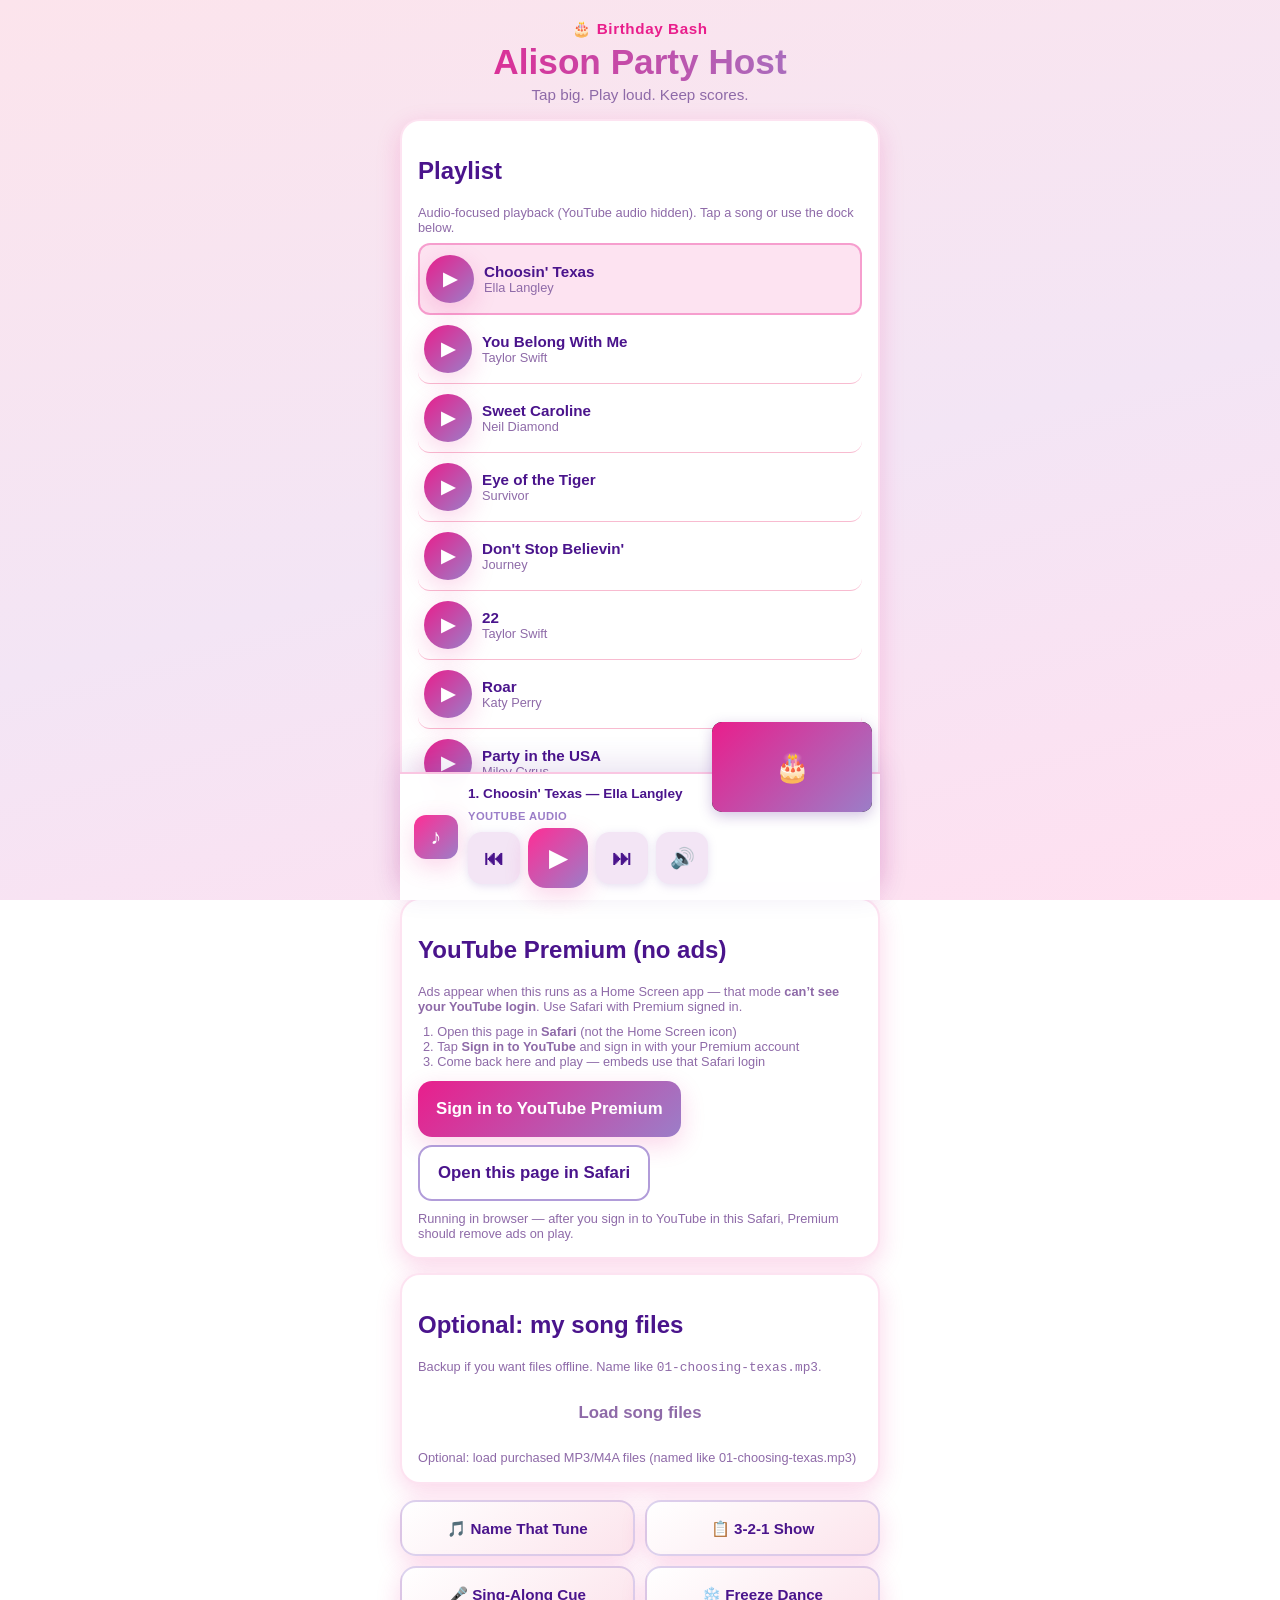
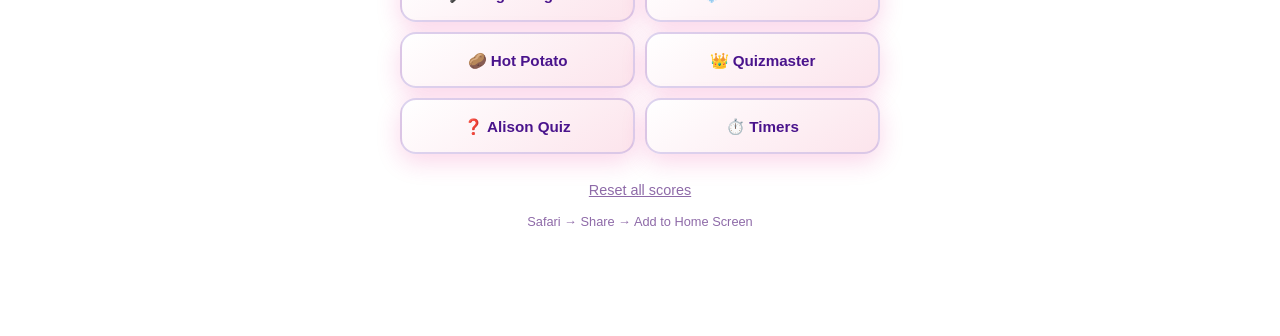
==== Alison-Party-Host.html @ 5fff385f "Use Safari YouTube login for Premium ads-off; leave standalone PWA." ====
<!DOCTYPE html>
<html lang="en">
<head>
  <meta charset="UTF-8" />
  <meta name="viewport" content="width=device-width, initial-scale=1, viewport-fit=cover, maximum-scale=1, user-scalable=no" />
  <meta name="apple-mobile-web-app-capable" content="no" />
  <meta name="apple-mobile-web-app-status-bar-style" content="black-translucent" />
  <meta name="apple-mobile-web-app-title" content="Alison Party" />
  <meta name="theme-color" content="#e91e8c" />
  <meta name="description" content="Birthday party game host for Alison" />
  <link rel="manifest" href="manifest.json" />
  <link rel="apple-touch-icon" href="icons/icon-192.png" />
  <link rel="icon" type="image/png" sizes="192x192" href="icons/icon-192.png" />
  <link rel="icon" type="image/svg+xml" href="icons/icon.svg" />
  <title>Alison Party Host 🎂</title>
  <style>
/* Alison Party Host — pink/lilac mobile-first PWA */
:root {
  --pink: #e91e8c;
  --pink-hot: #ff2d95;
  --lilac: #b19cd9;
  --lilac-deep: #9b7ec8;
  --bg: #fce4ec;
  --bg2: #f3e5f5;
  --card: #ffffff;
  --ink: #4a148c;
  --ink-soft: #6a1b9a;
  --muted: #8e6aa8;
  --success: #2e7d32;
  --danger: #c62828;
  --gold: #ffd54f;
  --shadow: 0 8px 24px rgba(233, 30, 140, 0.18);
  --radius: 20px;
  --tap: 56px;
  --safe-top: env(safe-area-inset-top, 0px);
  --safe-bot: env(safe-area-inset-bottom, 0px);
  --font: -apple-system, BlinkMacSystemFont, "Segoe UI", Roboto, "Helvetica Neue", sans-serif;
}

*, *::before, *::after { box-sizing: border-box; }

html, body {
  margin: 0;
  padding: 0;
  min-height: 100%;
  font-family: var(--font);
  background: linear-gradient(165deg, var(--bg) 0%, var(--bg2) 55%, #ffe0f0 100%);
  background-attachment: fixed;
  color: var(--ink);
  -webkit-tap-highlight-color: transparent;
  -webkit-text-size-adjust: 100%;
  touch-action: manipulation;
  user-select: none;
}

body {
  padding: calc(12px + var(--safe-top)) 14px calc(100px + var(--safe-bot));
}

#app {
  max-width: 480px;
  margin: 0 auto;
}

.view { display: none; animation: fadeIn 0.25s ease; }
.view.active { display: block; }

@keyframes fadeIn {
  from { opacity: 0; transform: translateY(6px); }
  to { opacity: 1; transform: none; }
}

/* Hero */
.hero {
  text-align: center;
  padding: 8px 4px 16px;
}
.eyebrow {
  margin: 0;
  font-size: 0.95rem;
  font-weight: 700;
  letter-spacing: 0.04em;
  color: var(--pink);
}
.hero h1 {
  margin: 4px 0;
  font-size: clamp(1.7rem, 7vw, 2.2rem);
  line-height: 1.15;
  background: linear-gradient(90deg, var(--pink), var(--lilac-deep));
  -webkit-background-clip: text;
  background-clip: text;
  color: transparent;
}
.sub {
  margin: 0;
  color: var(--muted);
  font-size: 0.95rem;
}

/* Cards */
.card {
  background: var(--card);
  border-radius: var(--radius);
  padding: 16px;
  box-shadow: var(--shadow);
  margin-bottom: 14px;
  border: 2px solid rgba(233, 30, 140, 0.12);
}
.card.tip { font-size: 0.95rem; color: var(--ink-soft); line-height: 1.4; }
.label {
  margin: 0 0 4px;
  font-size: 0.75rem;
  text-transform: uppercase;
  letter-spacing: 0.08em;
  color: var(--muted);
  font-weight: 700;
}
.song-title {
  margin: 0 0 10px;
  font-size: 1.35rem;
  font-weight: 800;
  line-height: 1.25;
}

/* Playlist */
.playlist {
  margin: 0;
  padding: 0;
  list-style: none;
}
.playlist li {
  display: flex;
  align-items: center;
  gap: 10px;
  padding: 10px 6px;
  border-bottom: 1px solid #f8bbd0;
  font-weight: 600;
  font-size: 0.95rem;
  border-radius: 12px;
  cursor: pointer;
}
.playlist li:last-child { border-bottom: none; }
.playlist li.playing {
  background: rgba(233, 30, 140, 0.12);
  border: 2px solid rgba(233, 30, 140, 0.35);
}
.playlist-play {
  flex-shrink: 0;
  width: 48px;
  height: 48px;
  border: none;
  border-radius: 50%;
  background: linear-gradient(135deg, var(--pink), var(--lilac-deep));
  color: #fff;
  font-size: 1.1rem;
  font-weight: 800;
  cursor: pointer;
  box-shadow: var(--shadow);
}
.playlist-text { flex: 1; min-width: 0; }
.playlist-title { display: block; font-weight: 700; }
.playlist .artist {
  display: block;
  font-weight: 500;
  font-size: 0.8rem;
  color: var(--muted);
}

/* Game grid */
.game-grid {
  display: grid;
  grid-template-columns: 1fr 1fr;
  gap: 10px;
  margin: 16px 0;
}
.game-btn {
  min-height: var(--tap);
  padding: 14px 10px;
  border: none;
  border-radius: 16px;
  background: linear-gradient(145deg, #fff 0%, #fce4ec 100%);
  color: var(--ink);
  font-size: 0.95rem;
  font-weight: 800;
  box-shadow: var(--shadow);
  border: 2px solid rgba(177, 156, 217, 0.45);
  cursor: pointer;
  line-height: 1.25;
  transition: transform 0.12s ease, box-shadow 0.12s;
}
.game-btn:active {
  transform: scale(0.96);
  box-shadow: 0 2px 8px rgba(233, 30, 140, 0.2);
}

/* View bar */
.view-bar {
  display: flex;
  align-items: center;
  gap: 10px;
  margin-bottom: 14px;
}
.view-bar h1 {
  margin: 0;
  font-size: 1.35rem;
  flex: 1;
}
.back {
  width: 48px;
  height: 48px;
  border-radius: 14px;
  border: none;
  background: #fff;
  color: var(--pink);
  font-size: 1.4rem;
  font-weight: 700;
  box-shadow: var(--shadow);
  cursor: pointer;
  flex-shrink: 0;
}

.coach {
  margin: 0 0 14px;
  color: var(--ink-soft);
  font-size: 0.95rem;
  line-height: 1.4;
}

/* Buttons */
.btn {
  min-height: var(--tap);
  padding: 12px 18px;
  border-radius: 14px;
  border: none;
  font-size: 1.05rem;
  font-weight: 800;
  cursor: pointer;
  font-family: inherit;
}
.btn.primary {
  background: linear-gradient(135deg, var(--pink), var(--lilac-deep));
  color: #fff;
  box-shadow: var(--shadow);
}
.btn.secondary {
  background: #fff;
  color: var(--ink);
  border: 2px solid var(--lilac);
}
.btn.ghost {
  background: transparent;
  color: var(--muted);
  width: 100%;
  margin-top: 8px;
}
.btn.danger {
  background: var(--danger);
  color: #fff;
  width: 100%;
  margin-top: 10px;
}
.btn.circle {
  width: 56px;
  height: 56px;
  border-radius: 50%;
  background: var(--lilac);
  color: #fff;
  font-size: 1.6rem;
  padding: 0;
  display: grid;
  place-items: center;
}
.btn.timer-preset {
  background: #fff;
  border: 2px solid var(--pink);
  color: var(--pink);
  flex: 1;
  min-width: 0;
  font-size: 0.95rem;
}
.btn.timer-preset.active {
  background: var(--pink);
  color: #fff;
}

.mega {
  display: block;
  width: 100%;
  min-height: 72px;
  margin: 10px 0;
  border: none;
  border-radius: 18px;
  font-size: 1.35rem;
  font-weight: 900;
  letter-spacing: 0.02em;
  cursor: pointer;
  font-family: inherit;
  box-shadow: var(--shadow);
  color: #fff;
  background: linear-gradient(135deg, var(--pink-hot), var(--lilac-deep));
}
.mega:active { transform: scale(0.97); }
.mega.buzz { background: linear-gradient(135deg, #ff6f00, #e91e8c); font-size: 1.6rem; min-height: 88px; }
.mega.play { background: linear-gradient(135deg, #43a047, #66bb6a); }
.mega.freeze { background: linear-gradient(135deg, #1565c0, #7e57c2); }

.row-btns {
  display: flex;
  gap: 10px;
  margin: 12px 0;
}
.row-btns .btn, .row-btns .mega { flex: 1; }
.row-btns.stack { flex-direction: column; }

/* Countdown / status displays */
.countdown-display {
  background: #fff;
  border-radius: 24px;
  min-height: 140px;
  display: grid;
  place-items: center;
  text-align: center;
  font-size: clamp(2.4rem, 12vw, 3.5rem);
  font-weight: 900;
  color: var(--pink);
  box-shadow: var(--shadow);
  margin-bottom: 14px;
  border: 3px solid rgba(233, 30, 140, 0.25);
  padding: 20px;
  line-height: 1.1;
  word-break: break-word;
}
.countdown-display.dance { color: #2e7d32; }
.countdown-display.dance.frozen { color: #1565c0; background: #e3f2fd; }
.countdown-display.potato { color: #ef6c00; }
.countdown-display.potato.stopped { color: var(--danger); background: #ffebee; }
.countdown-display.qm { font-size: clamp(1.8rem, 8vw, 2.6rem); color: var(--lilac-deep); }
.countdown-display.timer { font-variant-numeric: tabular-nums; font-size: clamp(3rem, 16vw, 4.5rem); }
.countdown-display.pulse { animation: pulse 0.5s ease; }
@keyframes pulse {
  0%, 100% { transform: scale(1); }
  50% { transform: scale(1.04); }
}

/* Teams */
.team-scores {
  display: flex;
  flex-direction: column;
  gap: 10px;
  margin: 12px 0;
}
.team-row {
  display: grid;
  grid-template-columns: 1fr auto auto auto;
  gap: 8px;
  align-items: center;
  background: #fff;
  padding: 12px;
  border-radius: 16px;
  box-shadow: var(--shadow);
  border: 2px solid transparent;
}
.team-row.winner {
  border-color: var(--gold);
  background: #fffde7;
}
.team-name {
  font-weight: 900;
  font-size: 1.2rem;
}
.team-score {
  font-size: 1.6rem;
  font-weight: 900;
  min-width: 2.2ch;
  text-align: center;
  color: var(--pink);
  font-variant-numeric: tabular-nums;
}
.team-row .btn.circle {
  width: 48px;
  height: 48px;
  font-size: 1.4rem;
}

.buzz-result {
  text-align: center;
  font-size: 1.4rem;
  font-weight: 900;
  color: var(--pink);
  padding: 12px;
  background: #fff;
  border-radius: 14px;
  margin: 8px 0;
  box-shadow: var(--shadow);
}
.buzz-result.hidden, .hidden { display: none !important; }

/* Song pick chips (freeze etc.) */
.music-links {
  display: flex;
  flex-wrap: wrap;
  gap: 8px;
}
.music-link {
  display: inline-flex;
  align-items: center;
  gap: 4px;
  padding: 10px 14px;
  min-height: 44px;
  border-radius: 999px;
  background: #f3e5f5;
  color: var(--ink);
  text-decoration: none;
  font-size: 0.85rem;
  font-weight: 700;
  border: 1px solid var(--lilac);
  cursor: pointer;
  font-family: inherit;
}
.music-link:active { transform: scale(0.97); }

.playlist-mini {
  margin-top: 12px;
  justify-content: center;
}

.yt-note {
  background: #fff3e0;
  border: 2px solid #ffb74d;
  color: #e65100;
  border-radius: 14px;
  padding: 12px 14px;
  font-weight: 700;
  font-size: 0.9rem;
  line-height: 1.35;
  margin: 0 0 12px;
}
.yt-note.hidden { display: none !important; }

/* Persistent mini player */
.mini-player {
  position: fixed;
  left: 0;
  right: 0;
  bottom: 0;
  z-index: 90;
  display: flex;
  align-items: center;
  gap: 10px;
  max-width: 480px;
  margin: 0 auto;
  padding: 12px 14px calc(12px + var(--safe-bot));
  background: rgba(255, 255, 255, 0.96);
  backdrop-filter: blur(12px);
  -webkit-backdrop-filter: blur(12px);
  border-top: 2px solid rgba(233, 30, 140, 0.25);
  box-shadow: 0 -8px 28px rgba(74, 20, 140, 0.12);
}
.mini-player::before {
  content: "♪";
  flex-shrink: 0;
  width: 44px;
  height: 44px;
  border-radius: 12px;
  display: grid;
  place-items: center;
  font-size: 1.35rem;
  font-weight: 900;
  color: #fff;
  background: linear-gradient(135deg, var(--pink-hot), var(--lilac-deep));
  box-shadow: var(--shadow);
}
.yt-shell {
  /* In-viewport so iOS won't kill audio; cover hides ad video */
  position: fixed;
  right: 8px;
  bottom: calc(88px + env(safe-area-inset-bottom, 0px));
  width: 160px;
  height: 90px;
  z-index: 85;
  pointer-events: none;
  border-radius: 10px;
  overflow: hidden;
  box-shadow: 0 4px 14px rgba(74, 20, 140, 0.25);
}
.yt-frame {
  position: absolute;
  inset: 0;
  width: 160px;
  height: 90px;
  opacity: 1;
  border: 0;
  background: #000;
}
.yt-frame iframe {
  width: 160px !important;
  height: 90px !important;
  border: 0;
  pointer-events: none;
}
.yt-cover {
  position: absolute;
  inset: 0;
  display: grid;
  place-items: center;
  font-size: 1.75rem;
  background: linear-gradient(135deg, #e91e8c, #9b7ec8);
  color: #fff;
  z-index: 2;
}
.mini-main {
  flex: 1;
  min-width: 0;
  display: flex;
  flex-direction: column;
  gap: 6px;
}
.mini-song-title {
  margin: 0;
  font-size: 0.85rem;
  font-weight: 800;
  color: var(--ink);
  white-space: nowrap;
  overflow: hidden;
  text-overflow: ellipsis;
  line-height: 1.2;
}
.mini-controls {
  display: flex;
  gap: 8px;
  align-items: center;
}
.mini-btn {
  width: 52px;
  height: 52px;
  border: none;
  border-radius: 14px;
  background: #f3e5f5;
  color: var(--ink);
  font-size: 1.25rem;
  font-weight: 800;
  cursor: pointer;
  font-family: inherit;
  box-shadow: 0 2px 8px rgba(155, 126, 200, 0.25);
  touch-action: manipulation;
  user-select: none;
  -webkit-user-select: none;
  -webkit-tap-highlight-color: transparent;
}
.mini-btn.play {
  width: 60px;
  height: 60px;
  border-radius: 18px;
  background: linear-gradient(135deg, var(--pink-hot), var(--lilac-deep));
  color: #fff;
  font-size: 1.45rem;
  box-shadow: var(--shadow);
}
.mini-btn:active { transform: scale(0.94); }

/* Cue steps */
.cue-steps {
  margin-top: 12px;
  display: flex;
  flex-direction: column;
  gap: 10px;
}
.cue-step {
  padding: 14px 16px;
  border-radius: 14px;
  font-weight: 800;
  font-size: 1.05rem;
  line-height: 1.3;
}
.cue-step.play { background: #e8f5e9; color: #1b5e20; border: 2px solid #81c784; }
.cue-step.mute { background: #ffebee; color: #b71c1c; border: 2px solid #ef9a9a; }
.cue-step.kids { background: #fff8e1; color: #e65100; border: 2px solid #ffcc80; }
.cue-step .step-num {
  display: inline-block;
  width: 28px;
  height: 28px;
  border-radius: 50%;
  background: currentColor;
  color: #fff;
  text-align: center;
  line-height: 28px;
  font-size: 0.85rem;
  margin-right: 8px;
  vertical-align: middle;
  /* fix: white text on colored bg via mix */
}
.cue-step.play .step-num { background: #1b5e20; color: #fff; }
.cue-step.mute .step-num { background: #b71c1c; color: #fff; }
.cue-step.kids .step-num { background: #e65100; color: #fff; }

.mega.mute-toggle {
  display: block;
  width: 100%;
  min-height: 96px;
  font-size: 1.75rem;
  letter-spacing: 0.04em;
  transition: background 0.15s ease, box-shadow 0.15s ease;
  touch-action: manipulation;
  user-select: none;
  -webkit-user-select: none;
  -webkit-tap-highlight-color: transparent;
}
.mega.mute-toggle.is-unmuted {
  background: linear-gradient(135deg, #e65100, #d32f2f);
  box-shadow: 0 8px 22px rgba(211, 47, 47, 0.4);
}
.mega.mute-toggle.is-muted {
  background: linear-gradient(135deg, #2e7d32, #66bb6a);
  box-shadow: 0 8px 22px rgba(46, 125, 50, 0.4);
}

.mute-status {
  margin: -0.25rem 0 0.35rem;
  padding: 0 0.25rem;
  font-size: 0.9rem;
  font-weight: 700;
  line-height: 1.35;
  color: var(--muted);
  text-align: center;
}
.mute-status.is-muted {
  color: #b71c1c;
}

.cue-timing {
  margin: 0 0 8px;
  font-size: 0.85rem;
  font-weight: 700;
  color: var(--muted);
  text-align: center;
}

.cue-step.active {
  box-shadow: 0 0 0 3px rgba(233, 30, 140, 0.45);
  transform: scale(1.02);
}
.cue-step.flash {
  animation: cueFlash 0.7s ease;
}
@keyframes cueFlash {
  0% { filter: brightness(1.25); }
  100% { filter: none; }
}
.cue-step.mute.active {
  background: #ffcdd2;
  border-color: #c62828;
}
.cue-step.kids.active {
  background: #ffe0b2;
  border-color: #ef6c00;
}
.cue-step.play.active {
  background: #c8e6c9;
  border-color: #2e7d32;
}

/* Freeze / potato extras */
.elim-row {
  display: flex;
  align-items: center;
  justify-content: center;
  gap: 16px;
  margin: 8px 0;
}
.big-num {
  font-size: 3rem;
  font-weight: 900;
  color: var(--pink);
  min-width: 2.5ch;
  text-align: center;
  font-variant-numeric: tabular-nums;
}
.timer-readout {
  text-align: center;
  font-size: 1.5rem;
  font-weight: 800;
  color: var(--muted);
  margin: -6px 0 10px;
  font-variant-numeric: tabular-nums;
}
.timer-presets {
  display: flex;
  gap: 8px;
  margin-bottom: 12px;
}


/* Alison Quiz */
.quiz-title {
  text-align: center;
  font-weight: 800;
  font-size: clamp(1.15rem, 4.5vw, 1.45rem);
  color: var(--pink);
  margin: 0 0 4px;
  letter-spacing: -0.01em;
}
.quiz-progress {
  text-align: center;
  font-weight: 700;
  font-size: 0.95rem;
  color: var(--muted);
  margin: 0 0 12px;
}
.quiz-card {
  margin-bottom: 12px;
}
.quiz-question {
  font-size: clamp(1.25rem, 5.5vw, 1.75rem);
  font-weight: 800;
  line-height: 1.35;
  color: var(--ink);
  margin: 0;
  text-align: center;
}
.quiz-choices {
  display: flex;
  flex-wrap: wrap;
  gap: 8px;
  justify-content: center;
  margin-top: 14px;
}
.quiz-chip {
  display: inline-block;
  padding: 10px 14px;
  border-radius: 999px;
  background: linear-gradient(135deg, #fce4ec, #f3e5f5);
  border: 2px solid var(--lilac);
  color: var(--ink);
  font-weight: 700;
  font-size: 0.95rem;
  line-height: 1.2;
}
#trivia-prev:disabled,
#trivia-next:disabled {
  opacity: 0.45;
  pointer-events: none;
}

/* Quizmaster */
.field-label {
  display: block;
  font-weight: 700;
  margin-bottom: 6px;
  font-size: 0.9rem;
}
textarea {
  width: 100%;
  border: 2px solid var(--lilac);
  border-radius: 12px;
  padding: 12px;
  font-family: inherit;
  font-size: 1rem;
  resize: vertical;
  margin-bottom: 10px;
  color: var(--ink);
  user-select: text;
  -webkit-user-select: text;
}

.home-foot {
  text-align: center;
  margin-top: 8px;
  padding-bottom: 8px;
}
.linkish {
  background: none;
  border: none;
  color: var(--muted);
  text-decoration: underline;
  font-size: 0.9rem;
  cursor: pointer;
  padding: 12px;
  font-family: inherit;
}
.hint {
  margin: 4px 0 0;
  font-size: 0.8rem;
  color: var(--muted);
}

/* Toast */
.toast {
  position: fixed;
  left: 50%;
  bottom: calc(100px + var(--safe-bot));
  transform: translateX(-50%);
  background: var(--ink);
  color: #fff;
  padding: 12px 20px;
  border-radius: 999px;
  font-weight: 700;
  font-size: 0.95rem;
  z-index: 100;
  box-shadow: 0 8px 24px rgba(0,0,0,0.25);
  max-width: 90vw;
  text-align: center;
}
.toast.hidden { display: none; }

/* Standalone PWA polish */
@media (display-mode: standalone) {
  body { padding-top: calc(20px + var(--safe-top)); }
}

@media (min-width: 500px) {
  .game-grid { grid-template-columns: 1fr 1fr; }
}

.buzz-grid {
  display: grid;
  grid-template-columns: 1fr 1fr 1fr;
  gap: 8px;
  margin: 8px 0 4px;
}
.buzz-grid .mega.buzz {
  margin: 0;
  min-height: 80px;
  font-size: 1.25rem;
  padding: 12px 6px;
}
.buzz-grid .mega.buzz:nth-child(1) { background: linear-gradient(135deg, #e91e8c, #f06292); }
.buzz-grid .mega.buzz:nth-child(2) { background: linear-gradient(135deg, #7e57c2, #b39ddb); }
.buzz-grid .mega.buzz:nth-child(3) { background: linear-gradient(135deg, #ff6f00, #ffb74d); }
.buzz-grid .mega.buzz:disabled {
  opacity: 0.45;
  transform: none;
}

/* Local audio + audio dock extras */
.local-audio-card label.btn {
  display: inline-flex;
  align-items: center;
  justify-content: center;
  cursor: pointer;
  margin: 0;
}
.local-audio-card input[type="file"] {
  position: absolute;
  width: 1px;
  height: 1px;
  opacity: 0;
  overflow: hidden;
  clip: rect(0,0,0,0);
}
#local-audio-status {
  margin: 8px 0 0;
  font-size: 0.8rem;
  color: var(--muted);
  line-height: 1.35;
}
#audio-source-badge {
  display: inline-block;
  margin-top: 2px;
  font-size: 0.7rem;
  font-weight: 800;
  letter-spacing: 0.04em;
  text-transform: uppercase;
  color: var(--lilac-deep);
}
#audio-source-badge.local { color: var(--success); }
.local-tag {
  font-style: normal;
  font-size: 0.7rem;
  font-weight: 800;
  color: var(--success);
  background: #e8f5e9;
  padding: 2px 6px;
  border-radius: 999px;
  margin-left: 4px;
  vertical-align: middle;
}
.playlist li.has-local .playlist-play {
  box-shadow: 0 0 0 2px #81c784;
}

.potato-song {
  text-align: center;
  font-size: 0.95rem;
  font-weight: 700;
  color: var(--muted);
  margin: -4px 0 8px;
}
.potato-progress-wrap {
  height: 6px;
  border-radius: 999px;
  background: rgba(239, 108, 0, 0.18);
  margin: 0 24px 12px;
  overflow: hidden;
}
.potato-progress-wrap.hidden { display: none; }
.potato-progress {
  height: 100%;
  width: 0%;
  border-radius: 999px;
  background: linear-gradient(90deg, #ffb74d, #ef6c00);
}
.countdown-display.potato.passing {
  animation: potato-spin-vibe 1.1s ease-in-out infinite;
}
@keyframes potato-spin-vibe {
  0%, 100% { transform: scale(1) rotate(-2deg); }
  50% { transform: scale(1.04) rotate(2deg); }
}
.timer-readout.flash-stop {
  color: var(--danger);
  font-weight: 900;
}




#view-lyrics {
  padding-bottom: 24px;
}
#view-lyrics .mega.mute-toggle {
  position: relative;
  z-index: 5;
}

</style>
</head>
<body>
  <div id="app">
    <!-- HOME -->
    <section id="view-home" class="view active">
      <header class="hero">
        <p class="eyebrow">🎂 Birthday Bash</p>
        <h1>Alison Party Host</h1>
        <p class="sub">Tap big. Play loud. Keep scores.</p>
      </header>

      <p id="yt-note" class="yt-note hidden" role="status"></p>

      <div class="card playlist-card">
        <h2>Playlist</h2>
        <p class="hint" style="margin:0 0 8px">Audio-focused playback (YouTube audio hidden). Tap a song or use the dock below.</p>
        <ol id="playlist" class="playlist"></ol>
      </div>

      <div class="card premium-card" id="premium-card">
        <h2>YouTube Premium (no ads)</h2>
        <p class="hint" style="margin:0 0 10px">Ads appear when this runs as a Home Screen app — that mode <strong>can’t see your YouTube login</strong>. Use Safari with Premium signed in.</p>
        <ol class="hint" style="margin:0 0 12px;padding-left:1.2rem">
          <li>Open this page in <strong>Safari</strong> (not the Home Screen icon)</li>
          <li>Tap <strong>Sign in to YouTube</strong> and sign in with your Premium account</li>
          <li>Come back here and play — embeds use that Safari login</li>
        </ol>
        <button type="button" id="btn-yt-signin" class="btn primary">Sign in to YouTube Premium</button>
        <button type="button" id="btn-open-safari" class="btn secondary" style="margin-top:8px">Open this page in Safari</button>
        <p id="premium-status" class="hint" style="margin:10px 0 0"></p>
      </div>

      <div class="card local-audio-card">
        <h2>Optional: my song files</h2>
        <p class="hint" style="margin:0 0 10px">Backup if you want files offline. Name like <code>01-choosing-texas.mp3</code>.</p>
        <label class="btn ghost" for="local-audio-input">Load song files</label>
        <input type="file" id="local-audio-input" accept="audio/*,.mp3,.m4a,.aac,.wav,.ogg" multiple />
        <p id="local-audio-status">Optional</p>
      </div>

      <nav class="game-grid" aria-label="Games">
        <button class="game-btn" data-view="name-tune">🎵 Name That Tune</button>
        <button class="game-btn" data-view="wipe">📋 3-2-1 Show</button>
        <button class="game-btn" data-view="lyrics">🎤 Sing-Along Cue</button>
        <button class="game-btn" data-view="freeze">❄️ Freeze Dance</button>
        <button class="game-btn" data-view="potato">🥔 Hot Potato</button>
        <button class="game-btn" data-view="quizmaster">👑 Quizmaster</button>
        <button class="game-btn" data-view="trivia">❓ Alison Quiz</button>
        <button class="game-btn" data-view="timers">⏱️ Timers</button>
      </nav>

      <footer class="home-foot">
        <button type="button" id="btn-reset-scores" class="linkish">Reset all scores</button>
        <p class="hint">Safari → Share → Add to Home Screen</p>
      </footer>
    </section>

    <!-- NAME THAT TUNE -->
    <section id="view-name-tune" class="view">
      <header class="view-bar">
        <button type="button" class="back" data-view="home" aria-label="Back">←</button>
        <h1>Name That Tune</h1>
      </header>
      <div class="card song-now">
        <p class="label">Now playing</p>
        <p id="ntt-song" class="song-title">—</p>
        <div class="row-btns">
          <button type="button" id="ntt-play" class="btn primary">▶ Play clip</button>
          <button type="button" id="ntt-pause" class="btn secondary">⏸ Pause</button>
        </div>
      </div>
      <p class="coach" style="margin-top:0">First team to tap wins the buzz:</p>
      <div class="buzz-grid" id="ntt-buzz-grid">
        <button type="button" class="mega buzz team-buzz" data-team="A">🔔 A</button>
        <button type="button" class="mega buzz team-buzz" data-team="B">🔔 B</button>
        <button type="button" class="mega buzz team-buzz" data-team="C">🔔 C</button>
      </div>
      <p id="ntt-buzzed" class="buzz-result hidden"></p>
      <div class="team-scores" id="ntt-teams"></div>
      <div class="row-btns">
        <button type="button" id="ntt-prev" class="btn secondary">◀ Prev</button>
        <button type="button" id="ntt-next" class="btn primary">Next ▶</button>
      </div>
      <button type="button" id="ntt-clear-buzz" class="btn ghost">Clear buzz</button>
    </section>

    <!-- WIPE BOARD 3-2-1 -->
    <section id="view-wipe" class="view">
      <header class="view-bar">
        <button type="button" class="back" data-view="home" aria-label="Back">←</button>
        <h1>3-2-1 Show</h1>
      </header>
      <p class="coach">Kids write answer on wipe board. Host counts down. Reveal together!</p>
      <div id="wipe-display" class="countdown-display">Ready</div>
      <div class="row-btns stack">
        <button type="button" id="wipe-go" class="mega">3 · 2 · 1 · SHOW!</button>
        <button type="button" id="wipe-reset" class="btn secondary">Reset</button>
      </div>
      <div class="card tip">
        <strong>Host tip:</strong> Pause music, say the prompt, give ~15s to write, then hit the button.
      </div>
    </section>

    <!-- LYRIC CUE CARDS -->
    <section id="view-lyrics" class="view">
      <header class="view-bar">
        <button type="button" class="back" data-view="home" aria-label="Back">←</button>
        <h1>Sing-Along Cue</h1>
      </header>
      <p class="coach">Host mute for kids to sing the hook — no full lyrics. Big MUTE / UNMUTE (same as bottom 🔊) — song keeps playing while muted.</p>
      <div class="card cue-card">
        <p class="label">Song</p>
        <p id="lyric-song" class="song-title">—</p>
        <div id="lyric-steps" class="cue-steps"></div>
      </div>
      <div class="row-btns stack">
        <button type="button" id="lyric-mute-toggle" class="mega mute-toggle is-unmuted" aria-pressed="false">🔇 MUTE</button>
        <p id="lyric-mute-status" class="mute-status" aria-live="polite">Playing</p>
        <button type="button" id="lyric-play" class="mega play">▶ PLAY FROM START</button>
      </div>
      <div class="row-btns">
        <button type="button" id="lyric-prev" class="btn secondary">◀ Prev</button>
        <button type="button" id="lyric-next" class="btn primary">Next ▶</button>
      </div>
    </section>

    <!-- FREEZE DANCE -->
    <section id="view-freeze" class="view">
      <header class="view-bar">
        <button type="button" class="back" data-view="home" aria-label="Back">←</button>
        <h1>Freeze Dance</h1>
      </header>
      <p class="coach">Separate dance playlist (not Music Game / not Hot Potato). PLAY loads a tween hit mid-song; FREEZE pauses.</p>
      <div id="freeze-status" class="countdown-display dance">💃 DANCE!</div>
      <div class="row-btns">
        <button type="button" id="freeze-play" class="mega play">▶ PLAY</button>
        <button type="button" id="freeze-pause" class="mega freeze">❄ FREEZE</button>
      </div>
      <div class="card">
        <p class="label">Still in</p>
        <div class="elim-row">
          <button type="button" id="freeze-minus" class="btn circle">−</button>
          <span id="freeze-count" class="big-num">12</span>
          <button type="button" id="freeze-plus" class="btn circle">+</button>
        </div>
        <button type="button" id="freeze-elim" class="btn danger">Eliminate 1 (moved)</button>
        <button type="button" id="freeze-reset-count" class="btn ghost">Reset count</button>
      </div>
      <div class="music-links playlist-mini" id="freeze-links"></div>
    </section>

    <!-- HOT POTATO -->
    <section id="view-potato" class="view">
      <header class="view-bar">
        <button type="button" class="back" data-view="home" aria-label="Back">←</button>
        <h1>Hot Potato / Prize Pass</h1>
      </header>
      <p class="coach">Auto music — separate tween playlist (not the sing-along nine). Tap Start Round; music stops itself.</p>
      <div id="potato-status" class="countdown-display potato">🥔 Ready</div>
      <p id="potato-song" class="potato-song">—</p>
      <div id="potato-progress-wrap" class="potato-progress-wrap hidden" aria-hidden="true">
        <div id="potato-progress" class="potato-progress"></div>
      </div>
      <p id="potato-timer" class="timer-readout">Tap Start Round</p>
      <div class="row-btns stack">
        <button type="button" id="potato-start" class="mega">▶ Start Round</button>
        <button type="button" id="potato-stop" class="mega freeze">STOP NOW</button>
        <button type="button" id="potato-reset" class="btn secondary">Reset</button>
      </div>
      <div class="card tip">
        Auto-stop <strong>15–20s</strong> (secret — no countdown for the room). Starts mid-song (energetic offset). Separate tween hits; Music Game playlist untouched. STOP NOW is host override only.
      </div>
    </section>

    <!-- QUIZMASTER -->
    <section id="view-quizmaster" class="view">
      <header class="view-bar">
        <button type="button" class="back" data-view="home" aria-label="Back">←</button>
        <h1>Alison Quizmaster</h1>
      </header>
      <p class="coach">Rotate who asks the next question. Birthday girl goes first!</p>
      <div id="qm-name" class="countdown-display qm">Alison 👑</div>
      <div class="row-btns">
        <button type="button" id="qm-next" class="mega">Next quizmaster →</button>
      </div>
      <div class="card">
        <label class="field-label" for="qm-roster">Roster (one name per line)</label>
        <textarea id="qm-roster" rows="6" spellcheck="false"></textarea>
        <button type="button" id="qm-save" class="btn primary">Save roster</button>
      </div>
    </section>

    <!-- ALISON QUIZ / TRIVIA -->
    <section id="view-trivia" class="view">
      <header class="view-bar">
        <button type="button" class="back" data-view="home" aria-label="Back">←</button>
        <h1>Alison Quiz</h1>
      </header>
      <p class="quiz-title">How Well Do You Know Alison?</p>
      <p id="trivia-progress" class="quiz-progress">Question 1 of 10</p>
      <div class="card quiz-card">
        <p id="trivia-question" class="quiz-question">—</p>
        <div id="trivia-choices" class="quiz-choices hidden" aria-label="Guest choice prompts"></div>
      </div>
      <p class="coach">Open-ended — Alison/host judges live. Tap +1 when you accept a team’s answer.</p>
      <div class="row-btns">
        <button type="button" id="trivia-prev" class="btn secondary">← Prev</button>
        <button type="button" id="trivia-next" class="btn primary">Next →</button>
      </div>
      <div class="team-scores" id="trivia-teams"></div>
      <button type="button" id="trivia-reset" class="btn ghost">Reset quiz scores</button>
    </section>

    <!-- TIMERS -->
    <section id="view-timers" class="view">
      <header class="view-bar">
        <button type="button" class="back" data-view="home" aria-label="Back">←</button>
        <h1>Timers</h1>
      </header>
      <div id="timer-display" class="countdown-display timer">1:00</div>
      <div class="timer-presets">
        <button type="button" class="btn timer-preset" data-sec="60">1 min</button>
        <button type="button" class="btn timer-preset" data-sec="180">3 min</button>
        <button type="button" class="btn timer-preset" data-sec="300">5 min</button>
        <button type="button" class="btn timer-preset" data-sec="600">10 min</button>
      </div>
      <div class="row-btns">
        <button type="button" id="timer-start" class="btn primary">Start</button>
        <button type="button" id="timer-pause" class="btn secondary">Pause</button>
        <button type="button" id="timer-reset" class="btn ghost">Reset</button>
      </div>
      <p id="timer-done" class="buzz-result hidden">⏰ Time’s up!</p>
    </section>
  </div>

  <!-- Audio dock: YouTube iframe kept but visually hidden -->
  <div id="mini-player" class="mini-player" aria-label="Audio player">
    <div class="yt-shell" aria-hidden="true">
      <div id="yt-player" class="yt-frame"></div>
      <div class="yt-cover">🎂</div>
    </div>
    <div class="mini-main">
      <p id="mini-song-title" class="mini-song-title">1. Choosin' Texas — Ella Langley</p>
      <span id="audio-source-badge">YouTube audio</span>
      <div class="mini-controls">
        <button type="button" id="mini-prev" class="mini-btn" aria-label="Previous">⏮</button>
        <button type="button" id="mini-play" class="mini-btn play" aria-label="Play or pause">▶</button>
        <button type="button" id="mini-next" class="mini-btn" aria-label="Next">⏭</button>
        <button type="button" id="mini-mute" class="mini-btn" aria-label="Mute">🔊</button>
      </div>
    </div>
  </div>

  <div id="toast" class="toast hidden" role="status"></div>
  <script>
/* Alison Party Host — party ASAP + in-app YouTube player */
(function () {
  'use strict';

  const STORAGE_KEY = 'alison-party-v1';

  /* youtubeId: prefer Official Audio / Topic / lyric audio (verified oEmbed 2026-09-20) */
  /* localKey: optional same-folder filename stem for purchased tracks */
  const PLAYLIST = [
    { id: 1, title: "Choosin' Texas", artist: 'Ella Langley', youtubeId: 'xukbqwRuN5w', localKey: '01-choosing-texas' },
    { id: 2, title: 'You Belong With Me', artist: 'Taylor Swift', youtubeId: 'uD8d1KrDQcY', localKey: '02-you-belong-with-me' },
    { id: 3, title: 'Sweet Caroline', artist: 'Neil Diamond', youtubeId: '4F_RCWVoL4s', localKey: '03-sweet-caroline' },
    { id: 4, title: 'Eye of the Tiger', artist: 'Survivor', youtubeId: 'S-LO6dctBms', localKey: '04-eye-of-the-tiger' },
    { id: 5, title: "Don't Stop Believin'", artist: 'Journey', youtubeId: '1k8craCGpgs', localKey: '05-dont-stop-believin' },
    { id: 6, title: '22', artist: 'Taylor Swift', youtubeId: 'xGWTv4IQ7vQ', localKey: '06-22' },
    { id: 7, title: 'Roar', artist: 'Katy Perry', youtubeId: '9VcDnWMOBtw', localKey: '07-roar' },
    { id: 8, title: 'Party in the USA', artist: 'Miley Cyrus', youtubeId: 'R1kOdTm9FBk', localKey: '08-party-in-the-usa' },
    { id: 9, title: 'Shake It Off', artist: 'Taylor Swift', youtubeId: 'H59xVMF4zxE', localKey: '09-shake-it-off' }
  ];

  /* Hot Potato / Prize Pass — separate tween playlist (NOT Music Game nine). Prefer Topic / Official Audio. */
  const POTATO_PLAYLIST = [
    { id: 'p1', title: 'Espresso', artist: 'Sabrina Carpenter', youtubeId: '51zjlMhdSTE', startBias: [20, 55] },
    { id: 'p2', title: 'HOT TO GO!', artist: 'Chappell Roan', youtubeId: 'GJAt8bqW00E', startBias: [15, 50] },
    { id: 'p3', title: 'APT.', artist: 'ROSÉ & Bruno Mars', youtubeId: '8Ebqe2Dbzls', startBias: [20, 55] },
    { id: 'p4', title: 'Birds of a Feather', artist: 'Billie Eilish', youtubeId: 'd5gf9dXbPi0', startBias: [25, 60] },
    { id: 'p5', title: 'Dance the Night', artist: 'Dua Lipa', youtubeId: 'OiC1rgCPmUQ', startBias: [20, 55] },
    { id: 'p6', title: 'Levitating', artist: 'Dua Lipa', youtubeId: 'OsfAnsMY21M', startBias: [25, 60] },
    { id: 'p7', title: 'Sunroof', artist: 'Nicky Youre / dazy', youtubeId: 'eZCWyFNV_ZM', startBias: [20, 50] },
    { id: 'p8', title: 'Dynamite', artist: 'BTS', youtubeId: 'NvK9APEhcdk', startBias: [15, 50] },
    { id: 'p9', title: 'As It Was', artist: 'Harry Styles', youtubeId: 'wa5gkHMqbls', startBias: [20, 55] },
    { id: 'p10', title: 'Cruel Summer', artist: 'Taylor Swift', youtubeId: 'ic8j13piAhQ', startBias: [25, 60] },
    { id: 'p11', title: 'Flowers', artist: 'Miley Cyrus', youtubeId: 'BkSSOGNeWTM', startBias: [20, 55] },
    { id: 'p12', title: 'What Makes You Beautiful', artist: 'One Direction', youtubeId: 'd57qSDCxVA4', startBias: [20, 50] }
  ];

  /* Freeze Dance — separate tween playlist (NOT Music Game nine, NOT potato twelve). Prefer Topic / Official Audio. */
  /* youtubeIds oEmbed-verified 2026-09-20 */
  const FREEZE_PLAYLIST = [
    { id: 'f1', title: 'Anti-Hero', artist: 'Taylor Swift', youtubeId: 'b1kbLwvqugk', startBias: [25, 55] },
    { id: 'f2', title: 'Blank Space', artist: 'Taylor Swift', youtubeId: 'e-ORhEE9VVg', startBias: [20, 50] },
    { id: 'f3', title: 'Style', artist: 'Taylor Swift', youtubeId: '-CmadmM5cOk', startBias: [20, 55] },
    { id: 'f4', title: 'Butter', artist: 'BTS', youtubeId: 'WMweEpGlu_U', startBias: [15, 45] },
    { id: 'f5', title: 'Uptown Funk', artist: 'Mark Ronson / Bruno Mars', youtubeId: 'OPf0YbXqDm0', startBias: [20, 50] },
    { id: 'f6', title: "Can't Stop the Feeling!", artist: 'Justin Timberlake', youtubeId: 'ru0K8uYEZWw', startBias: [15, 45] },
    { id: 'f7', title: 'Happy', artist: 'Pharrell Williams', youtubeId: 'ZbZSe6N_BXs', startBias: [20, 55] },
    { id: 'f8', title: 'Treasure', artist: 'Bruno Mars', youtubeId: 'nPvuNsRccVw', startBias: [20, 50] },
    { id: 'f9', title: 'Watermelon Sugar', artist: 'Harry Styles', youtubeId: 'E07s5ZYygMg', startBias: [15, 45] },
    { id: 'f10', title: 'good 4 u', artist: 'Olivia Rodrigo', youtubeId: 'gNi_6U5Pm_o', startBias: [15, 40] },
    { id: 'f11', title: 'September', artist: 'Earth, Wind & Fire', youtubeId: 'Gs069dndIYk', startBias: [20, 55] },
    { id: 'f12', title: 'Shut Up and Dance', artist: 'WALK THE MOON', youtubeId: 'nbcCG7PkI18', startBias: [15, 45] }
  ];

  /* Host timing cards only — NO full copyrighted lyrics */
  /* startAt/muteAt/unmuteAt = seconds; startAt 0 = from beginning; catchiest shout/title hook only (~3–8s) */
  const LYRIC_CUES = {
    1: {
      play: 'Play from the start (verse → chorus)',
      mute: 'MUTE “choosin’ Texas” shout hook',
      kids: 'Kids shout “choosin’ Texas!” (~6s)',
      startAt: 0, muteAt: 70, unmuteAt: 76
    },
    2: {
      play: 'Play from the start',
      mute: 'MUTE “you belong with me” hook',
      kids: 'Kids finish “you belong with me” (~5s)',
      startAt: 0, muteAt: 61, unmuteAt: 66
    },
    3: {
      play: 'Play from the start',
      mute: 'MUTE “Sweet Caroline” title hook',
      kids: 'Kids shout “Sweet Caroline!” (~5s)',
      startAt: 0, muteAt: 63, unmuteAt: 68
    },
    4: {
      play: 'Play from the start (riff in)',
      mute: 'MUTE title line hook',
      kids: 'Kids belt “Eye of the Tiger!” (~6s)',
      startAt: 0, muteAt: 83, unmuteAt: 89
    },
    5: {
      play: 'Play from the start (long build)',
      mute: 'MUTE “don’t stop believin’” hook',
      kids: 'Kids finish “don’t stop believin’!” (~6s)',
      startAt: 0, muteAt: 203, unmuteAt: 209
    },
    6: {
      play: 'Play from the start',
      mute: 'MUTE “feeling 22” hook',
      kids: 'Kids shout “feeling 22!” (~5s)',
      startAt: 0, muteAt: 44, unmuteAt: 49
    },
    7: {
      play: 'Play from the start',
      mute: 'MUTE “hear me roar” hook',
      kids: 'Kids ROAR “hear me roar!” (~5s)',
      startAt: 0, muteAt: 55, unmuteAt: 60
    },
    8: {
      play: 'Play from the start',
      mute: 'MUTE “party in the USA” hook',
      kids: 'Kids finish “party in the USA!” (~6s)',
      startAt: 0, muteAt: 58, unmuteAt: 64
    },
    9: {
      play: 'Play from the start',
      mute: 'MUTE “shake it off” hook',
      kids: 'Kids shout “shake it off!” (~5s)',
      startAt: 0, muteAt: 52, unmuteAt: 57
    }
  };


  /* How Well Do You Know Alison? — open-ended; host/Alison judges live (no answer key) */
  const QUIZ_QUESTIONS = [
    { q: "What is Alison’s absolute favorite food?" },
    { q: "If Alison could only listen to one song or artist on repeat for the rest of her life, who or what would it be?" },
    { q: "What is her favorite color?" },
    { q: "What does Alison want to be when she grows up?" },
    {
      q: "What is the name of her favorite movie or TV show right now?",
      choices: ["Super Girl", "Yes Day", "27 Dresses"]
    },
    { q: "If she had a completely free afternoon, what is her favorite hobby or thing to do for fun?" },
    {
      q: "What is her go-to flavor when she gets ice cream?",
      choices: ["Sea Salt Caramel", "Strawberry", "Chocolate"]
    },
    { q: "Which subject is her favorite in school?" },
    { q: "What is her favorite holiday or time of the year?" },
    { q: "If Alison could magically have any pet in the world (real or imaginary), what would she choose?" }
  ];

  const DEFAULT_STATE = {
    nttScores: { A: 0, B: 0, C: 0 },
    nttIndex: 0,
    triviaScores: { A: 0, B: 0, C: 0 },
    triviaIndex: 0,
    freezeCount: 12,
    lyricIndex: 0,
    qmRoster: ['Alison 👑', 'Guest 1', 'Guest 2', 'Guest 3', 'Guest 4'],
    qmIndex: 0,
    musicIndex: 0
  };

  let state = loadState();
  let nttBuzzed = null;
  let wipeTimer = null;
  let potatoTimer = null;
  let potatoDeadline = 0;
  let potatoTick = null;
  let potatoMode = false;
  let potatoSong = null;
  let potatoOrder = [];
  let potatoOrderIdx = 0;
  let potatoSavedMusicIndex = null;
  let potatoRoundActive = false;
  let freezeMode = false;
  let freezeSong = null;
  let freezeOrder = [];
  let freezeOrderIdx = 0;
  let freezeSavedMusicIndex = null;
  let freezeIndex = 0;
  let timerSec = 60;
  let timerLeft = 60;
  let timerId = null;
  let timerRunning = false;

  /* —— Audio dock (hidden YouTube + optional local HTML5) —— */
  let ytPlayer = null;
  let musicReady = false;
  let musicMuted = false;
  let lyricCutWallStart = 0;
  let lyricCutMediaAt = 0;
  let musicPlaying = false;
  let pendingPlay = false;
  let freezePlayGuardUntil = 0;
  let warnedYtAds = false;
  let lastYtStartSeconds = 0;
  /** @type {HTMLAudioElement|null} */
  let htmlAudio = null;
  /** song.id -> { url, name, source: 'file'|'folder' } */
  const localTracks = {};
  let usingLocal = false;

  function loadState() {
    try {
      const raw = localStorage.getItem(STORAGE_KEY);
      if (!raw) return structuredClone(DEFAULT_STATE);
      return { ...structuredClone(DEFAULT_STATE), ...JSON.parse(raw) };
    } catch {
      return structuredClone(DEFAULT_STATE);
    }
  }

  function saveState() {
    try {
      localStorage.setItem(STORAGE_KEY, JSON.stringify({
        nttScores: state.nttScores,
        nttIndex: state.nttIndex,
        triviaScores: state.triviaScores,
        triviaIndex: state.triviaIndex,
        freezeCount: state.freezeCount,
        lyricIndex: state.lyricIndex,
        qmRoster: state.qmRoster,
        qmIndex: state.qmIndex,
        musicIndex: state.musicIndex
      }));
    } catch (_) { /* ignore quota */ }
  }

  function structuredClone(obj) {
    return JSON.parse(JSON.stringify(obj));
  }

  function toast(msg) {
    const el = document.getElementById('toast');
    if (!el) return;
    el.textContent = msg;
    el.classList.remove('hidden');
    clearTimeout(toast._t);
    toast._t = setTimeout(() => el.classList.add('hidden'), 2200);
  }

  function currentSong() {
    const i = ((state.musicIndex % PLAYLIST.length) + PLAYLIST.length) % PLAYLIST.length;
    state.musicIndex = i;
    return PLAYLIST[i];
  }

  function activePlaybackSong() {
    if (potatoMode && potatoSong) return potatoSong;
    if (freezeMode && freezeSong) return freezeSong;
    return currentSong();
  }

  /** Random energetic offset (seconds) for potato/freeze mid-song starts. */
  function energeticStartSeconds(song) {
    if (song && Array.isArray(song.startBias) && song.startBias.length >= 2) {
      const lo = Number(song.startBias[0]);
      const hi = Number(song.startBias[1]);
      if (Number.isFinite(lo) && Number.isFinite(hi) && hi > lo) {
        return Math.round(lo + Math.random() * (hi - lo));
      }
    }
    if (song && typeof song.startBias === 'number' && song.startBias > 0) {
      return Math.round(song.startBias);
    }
    // Default: ~15–45% of a typical ~3:20 tween hit → ~20–60s, varies each round
    return Math.round(20 + Math.random() * 40);
  }

  function playYtNudge() {
    if (!ytPlayer || !musicReady) return;
    try { ytPlayer.playVideo(); } catch (_) {}
    try { if (!musicMuted) ytPlayer.unMute(); } catch (_) {}
    musicPlaying = true;
    updateMiniUI();
  }

  function loadAndPlayYt(videoId, startSeconds) {
    const startAt = Math.max(0, Number(startSeconds) || 0);
    lastYtStartSeconds = startAt;
    if (!musicReady || !ytPlayer) {
      pendingPlay = true;
      toast('Loading audio… tap again in a sec');
      return false;
    }
    try {
      pendingPlay = true;
      freezePlayGuardUntil = Date.now() + 2500; /* anti iOS hidden-pause */
      ytPlayer.loadVideoById({ videoId: videoId, startSeconds: startAt });
      playYtNudge();
      setTimeout(() => {
        try {
          const st = ytPlayer.getPlayerState();
          if (st !== 1) playYtNudge();
        } catch (_) { playYtNudge(); }
      }, 300);
      if (!warnedYtAds && Object.keys(localTracks).length === 0) {
        warnedYtAds = true;
        toast('If you see ads: Sign in to YouTube Premium in Safari (Home)');
      }
      return true;
    } catch (e) {
      toast('Could not load track');
      return false;
    }
  }

  function songLabel(song, index) {
    return (index + 1) + '. ' + song.title + (song.artist ? ' — ' + song.artist : '');
  }

  function updateMiniUI() {
    const song = activePlaybackSong();
    const titleEl = document.getElementById('mini-song-title');
    if (titleEl) {
      if (potatoMode && potatoSong) {
        titleEl.textContent = '🥔 ' + potatoSong.title + (potatoSong.artist ? ' — ' + potatoSong.artist : '');
      } else if (freezeMode && freezeSong) {
        titleEl.textContent = '❄️ ' + freezeSong.title + (freezeSong.artist ? ' — ' + freezeSong.artist : '');
      } else {
        const src = hasLocal(song) ? ' · local' : '';
        titleEl.textContent = songLabel(song, state.musicIndex) + src;
      }
    }

    const playBtn = document.getElementById('mini-play');
    if (playBtn) playBtn.textContent = musicPlaying ? '⏸' : '▶';

    const muteBtn = document.getElementById('mini-mute');
    if (muteBtn) {
      muteBtn.textContent = musicMuted ? '🔇' : '🔊';
      muteBtn.setAttribute('aria-label', musicMuted ? 'Unmute' : 'Mute');
    }
    updateLyricMuteUI();

    const badge = document.getElementById('audio-source-badge');
    if (badge) {
      badge.textContent = hasLocal(song) ? 'Local audio' : 'YouTube audio';
      badge.classList.toggle('local', !!hasLocal(song));
    }

    document.querySelectorAll('.playlist li').forEach((li) => {
      const idx = Number(li.dataset.index);
      li.classList.toggle('playing', idx === state.musicIndex);
      const s = PLAYLIST[idx];
      li.classList.toggle('has-local', !!(s && hasLocal(s)));
    });

    const localStatus = document.getElementById('local-audio-status');
    if (localStatus) {
      const n = Object.keys(localTracks).length;
      localStatus.textContent = n
        ? n + ' local track' + (n === 1 ? '' : 's') + ' loaded — preferred over YouTube'
        : 'Optional: load purchased MP3/M4A files (named like 01-choosing-texas.mp3)';
    }
  }

  function hasLocal(song) {
    return !!(song && localTracks[song.id] && localTracks[song.id].url);
  }

  function ensureHtmlAudio() {
    if (htmlAudio) return htmlAudio;
    htmlAudio = new Audio();
    htmlAudio.preload = 'auto';
    htmlAudio.addEventListener('play', () => { musicPlaying = true; updateMiniUI(); });
    htmlAudio.addEventListener('pause', () => {
      if (!htmlAudio || htmlAudio.ended) return;
      musicPlaying = false;
      updateMiniUI();
    });
    htmlAudio.addEventListener('ended', () => {
      musicPlaying = false;
      loadTrack(state.musicIndex + 1, true);
      musicPlay();
    });
    htmlAudio.addEventListener('error', () => {
      toast('Local file failed — trying YouTube');
      const song = currentSong();
      delete localTracks[song.id];
      usingLocal = false;
      updateMiniUI();
      if (musicReady && ytPlayer) musicPlay();
    });
    return htmlAudio;
  }

  function pauseHtmlAudio() {
    if (!htmlAudio) return;
    try { htmlAudio.pause(); } catch (_) {}
  }

  function pauseYouTube() {
    if (!ytPlayer || !musicReady) return;
    try { ytPlayer.pauseVideo(); } catch (_) {}
  }

  function stopAllForSwitch() {
    pauseHtmlAudio();
    pauseYouTube();
  }

  function matchLocalFile(fileName) {
    const base = String(fileName).replace(/\.[^.]+$/, '').toLowerCase();
    const num = base.match(/^0?(\d{1,2})/);
    if (num) {
      const n = Number(num[1]);
      if (n >= 1 && n <= PLAYLIST.length) return PLAYLIST[n - 1];
    }
    const slug = base.replace(/[^a-z0-9]+/g, '');
    for (const s of PLAYLIST) {
      const key = (s.localKey || '').replace(/[^a-z0-9]+/g, '');
      const titleSlug = s.title.toLowerCase().replace(/[^a-z0-9]+/g, '');
      if (slug.includes(key) || slug.includes(titleSlug) || key.includes(slug)) return s;
    }
    return null;
  }

  function setLocalTrack(song, url, name, source) {
    const prev = localTracks[song.id];
    if (prev && prev.url && prev.source === 'file' && prev.url.indexOf('blob:') === 0) {
      try { URL.revokeObjectURL(prev.url); } catch (_) {}
    }
    localTracks[song.id] = { url: url, name: name, source: source };
  }

  function handleLocalFiles(fileList) {
    const files = Array.from(fileList || []).filter((f) =>
      /\.(mp3|m4a|aac|wav|ogg|flac)$/i.test(f.name) || (f.type && f.type.indexOf('audio/') === 0)
    );
    if (!files.length) {
      toast('No audio files found');
      return;
    }
    let matched = 0;
    files.forEach((f) => {
      const song = matchLocalFile(f.name);
      if (!song) return;
      setLocalTrack(song, URL.createObjectURL(f), f.name, 'file');
      matched += 1;
    });
    updateMiniUI();
    renderPlaylist();
    toast(matched ? ('Loaded ' + matched + ' local track' + (matched === 1 ? '' : 's')) : 'Could not match filenames — use 01-choosing-texas.mp3 style');
  }

  function probeFolderLocals() {
    if (location.protocol === 'file:') return;
    PLAYLIST.forEach((song) => {
      if (hasLocal(song) || !song.localKey) return;
      const exts = ['.mp3', '.m4a', '.aac'];
      (function tryNext(i) {
        if (i >= exts.length || hasLocal(song)) return;
        const path = './' + song.localKey + exts[i];
        fetch(path, { method: 'HEAD' }).then((r) => {
          if (r.ok) {
            setLocalTrack(song, path, song.localKey + exts[i], 'folder');
            updateMiniUI();
            renderPlaylist();
          } else tryNext(i + 1);
        }).catch(() => tryNext(i + 1));
      })(0);
    });
  }

  function ensurePlayer(thenPlay) {
    const song = currentSong();
    if (hasLocal(song)) return true;
    if (!musicReady || !ytPlayer) {
      if (thenPlay) pendingPlay = true;
      toast('Loading audio… tap Play again in a sec');
      return false;
    }
    return true;
  }

  function loadTrack(index, autoplay) {
    state.musicIndex = ((index % PLAYLIST.length) + PLAYLIST.length) % PLAYLIST.length;
    saveState();
    updateMiniUI();
    const song = currentSong();

    if (hasLocal(song)) {
      usingLocal = true;
      pauseYouTube();
      const a = ensureHtmlAudio();
      a.src = localTracks[song.id].url;
      a.muted = musicMuted;
      a.currentTime = 0;
      if (autoplay) {
        pendingPlay = true;
        a.play().then(() => {
          musicPlaying = true;
          pendingPlay = false;
          updateMiniUI();
        }).catch(() => toast('Tap ▶ to play local audio'));
      } else {
        musicPlaying = false;
      }
      return;
    }

    usingLocal = false;
    pauseHtmlAudio();
    if (!musicReady || !ytPlayer) {
      if (autoplay) pendingPlay = true;
      return;
    }
    try {
      if (autoplay) {
        ytPlayer.loadVideoById({ videoId: song.youtubeId, startSeconds: 0 });
        pendingPlay = true;
      } else {
        ytPlayer.cueVideoById({ videoId: song.youtubeId, startSeconds: 0 });
      }
    } catch (e) {
      toast('Could not load track');
    }
  }

  function musicPlay() {
    const song = activePlaybackSong();
    if (!potatoMode && !freezeMode && hasLocal(song)) {
      usingLocal = true;
      pauseYouTube();
      const a = ensureHtmlAudio();
      if (!a.src || a.src.indexOf(localTracks[song.id].url) === -1) {
        a.src = localTracks[song.id].url;
      }
      a.muted = musicMuted;
      a.play().then(() => {
        musicPlaying = true;
        updateMiniUI();
      }).catch(() => toast('Tap ▶ again to play'));
      return;
    }

    if (!musicReady || !ytPlayer) {
      pendingPlay = true;
      toast('Loading audio… tap Play again in a sec');
      return;
    }
    usingLocal = false;
    pauseHtmlAudio();
    try {
      const st = ytPlayer.getPlayerState();
      if (st === 0 || st === 5 || st === -1 || st === undefined) {
        let startAt = 0;
        if (freezeMode || potatoMode) {
          startAt = lastYtStartSeconds > 0 ? lastYtStartSeconds : energeticStartSeconds(song);
        }
        lastYtStartSeconds = startAt;
        ytPlayer.loadVideoById({ videoId: song.youtubeId, startSeconds: startAt });
        pendingPlay = true;
        setTimeout(() => {
          try {
            if (ytPlayer.getPlayerState() !== 1) playYtNudge();
          } catch (_) { playYtNudge(); }
        }, 300);
      }
      ytPlayer.playVideo();
      if (musicMuted) ytPlayer.mute();
      else ytPlayer.unMute();
      musicPlaying = true;
      updateMiniUI();
    } catch (e) {
      toast('Play blocked — tap ▶ again');
    }
  }

  function musicPause() {
    freezePlayGuardUntil = 0; /* intentional pause — don't anti-iOS re-play */
    pauseHtmlAudio();
    pauseYouTube();
    musicPlaying = false;
    updateMiniUI();
  }

  function musicTogglePlay() {
    if (musicPlaying) musicPause();
    else musicPlay();
  }

  function musicMute() {
    musicMuted = true;
    if (htmlAudio) htmlAudio.muted = true;
    if (ytPlayer && musicReady) {
      try { ytPlayer.mute(); } catch (_) {}
      /* Only nudge play if already playing — never fake musicPlaying=true */
      if (musicPlaying) {
        try { ytPlayer.playVideo(); } catch (_) {}
      }
    }
    updateMiniUI();
  }

  function musicUnmute() {
    musicMuted = false;
    if (htmlAudio) htmlAudio.muted = false;
    if (ytPlayer && musicReady) {
      try { ytPlayer.unMute(); } catch (_) {}
      if (musicPlaying) {
        try { ytPlayer.playVideo(); } catch (_) {}
      }
    }
    updateMiniUI();
  }


  function getMusicTime() {
    try {
      if (usingLocal && htmlAudio) return Number(htmlAudio.currentTime) || 0;
      if (ytPlayer && musicReady && typeof ytPlayer.getCurrentTime === 'function') {
        return Number(ytPlayer.getCurrentTime()) || 0;
      }
    } catch (_) {}
    return 0;
  }

  function musicToggleMute() {
    if (musicMuted) musicUnmute();
    else musicMute();
    updateLyricMuteUI();
  }

  function updateLyricMuteUI() {
    const btn = document.getElementById('lyric-mute-toggle');
    const status = document.getElementById('lyric-mute-status');
    if (btn) {
      if (musicMuted) {
        btn.textContent = '🔊 UNMUTE';
        btn.classList.remove('is-unmuted');
        btn.classList.add('is-muted');
        btn.setAttribute('aria-pressed', 'true');
      } else {
        btn.textContent = '🔇 MUTE';
        btn.classList.remove('is-muted');
        btn.classList.add('is-unmuted');
        btn.setAttribute('aria-pressed', 'false');
      }
    }
    if (status) {
      status.textContent = musicMuted ? 'Muted — kids sing' : 'Playing';
      status.classList.toggle('is-muted', musicMuted);
    }
  }

  /* Same responsive path as dock mini-mute (musicMute/unMute, keep playing). */
  function lyricToggleMute() {
    musicToggleMute();
    updateLyricMuteUI();
    setCueHighlight(musicMuted ? 'muted' : 'done');
    tryVibrate(musicMuted ? 15 : 20);
  }


  /** Instant press (pointerdown) — mute on DOWN, swallow follow-up click. */
  function bindInstantPress(el, handler) {
    if (!el) return;
    let suppressClick = false;
    const fire = (e) => {
      if (e.type === 'pointerdown' && e.button != null && e.button !== 0) return;
      e.preventDefault();
      if (typeof e.pointerId === 'number') {
        try { el.setPointerCapture(e.pointerId); } catch (_) {}
      }
      suppressClick = true;
      handler(e);
    };
    el.addEventListener('pointerdown', fire);
    // touchstart fallback when Pointer Events unavailable
    el.addEventListener('touchstart', (e) => {
      if (window.PointerEvent) return;
      e.preventDefault();
      suppressClick = true;
      handler(e);
    }, { passive: false });
    el.addEventListener('click', (e) => {
      if (suppressClick) {
        e.preventDefault();
        e.stopImmediatePropagation();
        suppressClick = false;
        return;
      }
      // keyboard / accessibility activation
      handler(e);
    });
  }

  function setCueHighlight(phase) {
    const steps = document.getElementById('lyric-steps');
    if (!steps) return;
    steps.querySelectorAll('.cue-step').forEach((el) => {
      el.classList.remove('active', 'flash');
    });
    let sel = null;
    if (phase === 'playing') sel = '.cue-step.play';
    else if (phase === 'muted') sel = '.cue-step.mute';
    else if (phase === 'done') sel = '.cue-step.kids';
    if (sel) {
      const el = steps.querySelector(sel);
      if (el) el.classList.add('active', 'flash');
    }
  }

  function musicNext(autoplay) {
    loadTrack(state.musicIndex + 1, autoplay !== false ? musicPlaying || autoplay === true : false);
    if (autoplay === true || musicPlaying) musicPlay();
  }

  function musicPrev(autoplay) {
    loadTrack(state.musicIndex - 1, autoplay !== false ? musicPlaying || autoplay === true : false);
    if (autoplay === true || musicPlaying) musicPlay();
  }

  function onPlayerReady() {
    musicReady = true;
    const song = currentSong();
    if (!hasLocal(song)) {
      try {
        ytPlayer.cueVideoById({ videoId: song.youtubeId });
        if (musicMuted) ytPlayer.mute();
      } catch (_) {}
    }
    updateMiniUI();
    if (pendingPlay) {
      pendingPlay = false;
      musicPlay();
    }
    const note = document.getElementById('yt-note');
    if (note) note.classList.add('hidden');
  }

  function onPlayerStateChange(ev) {
    if (usingLocal && !freezeMode && !potatoMode) return;
    if (!freezeMode && !potatoMode && hasLocal(currentSong())) return;
    const s = ev.data;
    musicPlaying = s === 1 || s === 3;
    if (pendingPlay && (s === 5 || s === 3 || s === 1)) {
      if (s === 1) pendingPlay = false;
      try {
        ytPlayer.playVideo();
        if (!musicMuted) ytPlayer.unMute();
      } catch (_) {}
      musicPlaying = true;
    }
    /* iOS often auto-pauses "barely visible" players — re-play once during guard window */
    if (s === 2 && (freezeMode || potatoMode) && Date.now() < freezePlayGuardUntil) {
      try { ytPlayer.playVideo(); musicPlaying = true; } catch (_) {}
    }
    updateMiniUI();
    if (s === 0) {
      if (freezeMode || potatoMode) {
        musicPlaying = false;
        updateMiniUI();
        return;
      }
      loadTrack(state.musicIndex + 1, true);
      musicPlay();
    }
  }

  function onPlayerError() {
    toast('This track blocked — try next');
    if (freezeMode || potatoMode) {
      musicPlaying = false;
      updateMiniUI();
      return;
    }
    setTimeout(() => {
      loadTrack(state.musicIndex + 1, true);
      musicPlay();
    }, 400);
  }


  function isStandaloneApp() {
    return window.matchMedia('(display-mode: standalone)').matches ||
      window.navigator.standalone === true;
  }

  function updatePremiumStatus() {
    const el = document.getElementById('premium-status');
    if (!el) return;
    if (isStandaloneApp()) {
      el.innerHTML = '⚠️ Running as Home Screen app — YouTube login/Premium usually <strong>won’t apply</strong>. Open in Safari (button above).';
    } else {
      el.textContent = 'Running in browser — after you sign in to YouTube in this Safari, Premium should remove ads on play.';
    }
  }

  function signInYouTubePremium() {
    /* Same browser cookie jar as embeds when not standalone */
    const url = 'https://accounts.google.com/ServiceLogin?service=youtube&continue=' +
      encodeURIComponent('https://www.youtube.com/');
    window.open(url, '_blank', 'noopener');
    toast('Sign in with Premium, then return here and play');
    updatePremiumStatus();
  }

  function openInSafariHint() {
    const url = location.href.split('#')[0];
    if (navigator.share) {
      navigator.share({ title: 'Alison Party Host', url: url }).catch(() => {
        copyPartyUrl(url);
      });
    } else {
      copyPartyUrl(url);
    }
  }

  function copyPartyUrl(url) {
    if (navigator.clipboard && navigator.clipboard.writeText) {
      navigator.clipboard.writeText(url).then(() => {
        toast('Link copied — paste in Safari to use Premium');
      }).catch(() => toast(url));
    } else {
      toast('Open in Safari: ' + url);
    }
    updatePremiumStatus();
  }

  function initYouTube() {
    if (location.protocol === 'file:') {
      const note = document.getElementById('yt-note');
      if (note) {
        note.classList.remove('hidden');
        note.textContent = '⚠️ YouTube audio needs HTTP — run a tiny local server (see README), or load your own song files below.';
      }
    }

    window.onYouTubeIframeAPIReady = function () {
      ytPlayer = new YT.Player('yt-player', {
        width: '160',
        height: '90',
        videoId: currentSong().youtubeId,
        host: 'https://www.youtube.com',
        playerVars: {
          playsinline: 1,
          controls: 0,
          rel: 0,
          modestbranding: 1,
          fs: 0,
          disablekb: 1,
          iv_load_policy: 3,
          origin: location.origin === 'null' ? undefined : location.origin
        },
        events: {
          onReady: onPlayerReady,
          onStateChange: onPlayerStateChange,
          onError: onPlayerError
        }
      });
    };

    if (window.YT && window.YT.Player) {
      window.onYouTubeIframeAPIReady();
      return;
    }
    const tag = document.createElement('script');
    tag.src = 'https://www.youtube.com/iframe_api';
    tag.async = true;
    document.head.appendChild(tag);
  }

  function showView(id) {
    const leavingPotato = id !== 'potato' && potatoMode;
    if (leavingPotato) leavePotatoView();
    const leavingFreeze = id !== 'freeze' && freezeMode;
    if (leavingFreeze) leaveFreezeView();
    document.querySelectorAll('.view').forEach((v) => v.classList.remove('active'));
    const view = document.getElementById('view-' + id);
    if (view) view.classList.add('active');
    window.scrollTo(0, 0);
    if (id === 'name-tune') renderNTT();
    if (id === 'lyrics') renderLyrics();
    if (id === 'freeze') {
      enterFreezeMode();
      renderFreeze();
    }
    if (id === 'quizmaster') renderQM();
    if (id === 'trivia') renderTrivia();
    if (id === 'timers') renderTimer();
    if (id === 'potato') {
      updatePotatoSongLabel();
      updatePotatoStartLabel();
    }
  }

  /* —— Home playlist —— */
  function renderPlaylist() {
    const ol = document.getElementById('playlist');
    if (!ol) return;
    ol.innerHTML = PLAYLIST.map((s, i) =>
      '<li data-index="' + i + '" class="' + (i === state.musicIndex ? 'playing' : '') + '">' +
      '<button type="button" class="playlist-play" data-index="' + i + '" aria-label="Play ' + escapeHtml(s.title) + '">▶</button>' +
      '<div class="playlist-text">' +
      '<span class="playlist-title">' + escapeHtml(s.title) + (hasLocal(s) ? ' <em class="local-tag">local</em>' : '') + '</span>' +
      '<span class="artist">' + escapeHtml(s.artist) + '</span>' +
      '</div></li>'
    ).join('');
    ol.querySelectorAll('.playlist-play, li').forEach((el) => {
      el.addEventListener('click', (e) => {
        e.stopPropagation();
        const idx = Number(el.dataset.index);
        if (Number.isNaN(idx)) return;
        const same = idx === state.musicIndex && musicPlaying;
        if (same) {
          musicPause();
        } else {
          loadTrack(idx, true);
          musicPlay();
        }
      });
    });
  }

  function escapeHtml(str) {
    return String(str)
      .replace(/&/g, '&amp;')
      .replace(/</g, '&lt;')
      .replace(/>/g, '&gt;')
      .replace(/"/g, '&quot;');
  }

  /* —— Name That Tune —— */
  function renderNTT() {
    const song = PLAYLIST[state.nttIndex] || PLAYLIST[0];
    document.getElementById('ntt-song').textContent =
      (state.nttIndex + 1) + '. ' + song.title + (song.artist ? ' — ' + song.artist : '');
    const teams = document.getElementById('ntt-teams');
    teams.innerHTML = ['A', 'B', 'C'].map((t) => teamRowHTML('ntt', t, state.nttScores[t])).join('');
    bindTeamButtons('ntt', state.nttScores, () => {
      saveState();
      renderNTT();
    });
    if (nttBuzzed) {
      const br = document.getElementById('ntt-buzzed');
      br.textContent = 'Team ' + nttBuzzed + ' buzzed!';
      br.classList.remove('hidden');
    }
  }

  function teamRowHTML(prefix, team, score) {
    return (
      '<div class="team-row" data-team="' + team + '">' +
      '<span class="team-name">Team ' + team + '</span>' +
      '<button type="button" class="btn circle" data-act="minus" data-team="' + team + '" aria-label="Minus">−</button>' +
      '<span class="team-score">' + score + '</span>' +
      '<button type="button" class="btn circle" data-act="plus" data-team="' + team + '" aria-label="Plus">+</button>' +
      '</div>'
    );
  }

  function bindTeamButtons(prefix, scoresObj, onChange) {
    const root = document.getElementById(prefix === 'ntt' ? 'ntt-teams' : 'trivia-teams');
    root.querySelectorAll('[data-act]').forEach((btn) => {
      btn.onclick = () => {
        const t = btn.getAttribute('data-team');
        const act = btn.getAttribute('data-act');
        if (act === 'plus') scoresObj[t] = (scoresObj[t] || 0) + 1;
        else scoresObj[t] = Math.max(0, (scoresObj[t] || 0) - 1);
        onChange();
      };
    });
  }

  /* —— Lyrics cues —— */
  function renderLyrics() {
    const song = PLAYLIST[state.lyricIndex] || PLAYLIST[0];
    const cue = LYRIC_CUES[song.id] || LYRIC_CUES[1];
    document.getElementById('lyric-song').textContent =
      (state.lyricIndex + 1) + '. ' + song.title + (song.artist ? ' — ' + song.artist : '');
    document.getElementById('lyric-steps').innerHTML =
      '<div class="cue-step play"><span class="step-num">1</span>PLAY — ' + escapeHtml(cue.play) + '</div>' +
      '<div class="cue-step mute"><span class="step-num">2</span>MUTE — ' + escapeHtml(cue.mute) + '</div>' +
      '<div class="cue-step kids"><span class="step-num">3</span>KIDS FINISH — ' + escapeHtml(cue.kids) + '</div>';
    updateLyricMuteUI();
  }

  /* —— Freeze Dance (separate tween playlist) —— */
  function shuffleFreezeOrder() {
    freezeOrder = FREEZE_PLAYLIST.map((_, i) => i);
    for (let i = freezeOrder.length - 1; i > 0; i--) {
      const j = Math.floor(Math.random() * (i + 1));
      const tmp = freezeOrder[i];
      freezeOrder[i] = freezeOrder[j];
      freezeOrder[j] = tmp;
    }
    freezeOrderIdx = 0;
  }

  function nextFreezeSong() {
    if (!freezeOrder.length || freezeOrderIdx >= freezeOrder.length) {
      shuffleFreezeOrder();
    }
    const song = FREEZE_PLAYLIST[freezeOrder[freezeOrderIdx]];
    freezeOrderIdx += 1;
    freezeIndex = freezeOrder[freezeOrderIdx - 1];
    return song;
  }

  function enterFreezeMode() {
    if (!freezeMode) {
      freezeSavedMusicIndex = state.musicIndex;
      freezeMode = true;
      if (!freezeOrder.length) shuffleFreezeOrder();
    }
  }

  function loadFreezeVideo(song, autoplay, startSeconds) {
    freezeSong = song;
    usingLocal = false;
    pauseHtmlAudio();
    updateMiniUI();
    const startAt = typeof startSeconds === 'number' ? startSeconds : energeticStartSeconds(song);
    if (!autoplay) {
      if (!musicReady || !ytPlayer) return false;
      try {
        ytPlayer.cueVideoById({ videoId: song.youtubeId, startSeconds: startAt });
        return true;
      } catch (e) {
        return false;
      }
    }
    return loadAndPlayYt(song.youtubeId, startAt);
  }

  function leaveFreezeView() {
    const wasMode = freezeMode;
    freezeMode = false;
    freezeSong = null;
    musicPause();
    if (wasMode && freezeSavedMusicIndex != null) {
      loadTrack(freezeSavedMusicIndex, false);
    }
    freezeSavedMusicIndex = null;
    updateMiniUI();
  }

  function renderFreeze() {
    document.getElementById('freeze-count').textContent = state.freezeCount;
    const links = document.getElementById('freeze-links');
    if (links) {
      links.innerHTML = FREEZE_PLAYLIST.map((s, i) =>
        '<button type="button" class="music-link" data-freeze-index="' + i + '">' + escapeHtml(s.title) + '</button>'
      ).join('');
      links.querySelectorAll('[data-freeze-index]').forEach((btn) => {
        btn.onclick = () => {
          enterFreezeMode();
          const idx = Number(btn.dataset.freezeIndex);
          const song = FREEZE_PLAYLIST[idx];
          if (!song) return;
          freezeIndex = idx;
          const startAt = energeticStartSeconds(song);
          musicUnmute();
          loadFreezeVideo(song, true, startAt);
          const el = document.getElementById('freeze-status');
          if (el) {
            el.textContent = '💃 DANCE!';
            el.classList.remove('frozen');
          }
        };
      });
    }
  }

  function setFreezeMode(mode) {
    const el = document.getElementById('freeze-status');
    if (!el) return;
    el.classList.remove('frozen', 'pulse');
    void el.offsetWidth;
    el.classList.add('pulse');
    if (mode === 'dance') {
      el.textContent = '💃 DANCE!';
      el.classList.remove('frozen');
      enterFreezeMode();
      musicUnmute();
      const song = nextFreezeSong();
      const startAt = energeticStartSeconds(song);
      loadFreezeVideo(song, true, startAt);
    } else {
      el.textContent = '❄️ FREEZE!';
      el.classList.add('frozen');
      musicPause();
      tryVibrate(80);
    }
  }

  /* —— Quizmaster —— */
  function renderQM() {
    const roster = state.qmRoster.length ? state.qmRoster : DEFAULT_STATE.qmRoster;
    if (state.qmIndex >= roster.length) state.qmIndex = 0;
    document.getElementById('qm-name').textContent = roster[state.qmIndex] || 'Alison 👑';
    document.getElementById('qm-roster').value = roster.join('\n');
  }

  /* —— Alison Quiz (open-ended trivia) —— */
  function renderTrivia() {
    if (typeof state.triviaIndex !== 'number' || state.triviaIndex < 0) state.triviaIndex = 0;
    if (state.triviaIndex >= QUIZ_QUESTIONS.length) state.triviaIndex = QUIZ_QUESTIONS.length - 1;

    const idx = state.triviaIndex;
    const item = QUIZ_QUESTIONS[idx];
    const total = QUIZ_QUESTIONS.length;

    document.getElementById('trivia-progress').textContent =
      'Question ' + (idx + 1) + ' of ' + total;
    document.getElementById('trivia-question').textContent = item.q;

    const choicesEl = document.getElementById('trivia-choices');
    if (item.choices && item.choices.length) {
      choicesEl.classList.remove('hidden');
      choicesEl.innerHTML = item.choices.map((c) =>
        '<span class="quiz-chip">' + escapeHtml(c) + '</span>'
      ).join('');
    } else {
      choicesEl.classList.add('hidden');
      choicesEl.innerHTML = '';
    }

    const prevBtn = document.getElementById('trivia-prev');
    const nextBtn = document.getElementById('trivia-next');
    if (prevBtn) prevBtn.disabled = idx <= 0;
    if (nextBtn) nextBtn.disabled = idx >= total - 1;

    const teams = document.getElementById('trivia-teams');
    teams.innerHTML = ['A', 'B', 'C'].map((t) => teamRowHTML('trivia', t, state.triviaScores[t])).join('');
    bindTeamButtons('trivia', state.triviaScores, () => {
      saveState();
      renderTrivia();
    });
  }

  /* —— Timers —— */
  function formatTime(sec) {
    const m = Math.floor(sec / 60);
    const s = sec % 60;
    return m + ':' + String(s).padStart(2, '0');
  }

  function renderTimer() {
    document.getElementById('timer-display').textContent = formatTime(timerLeft);
    document.querySelectorAll('.timer-preset').forEach((b) => {
      b.classList.toggle('active', Number(b.dataset.sec) === timerSec);
    });
  }

  function stopTimerInterval() {
    if (timerId) {
      clearInterval(timerId);
      timerId = null;
    }
    timerRunning = false;
  }

  function tryVibrate(ms) {
    try {
      if (navigator.vibrate) navigator.vibrate(ms);
    } catch (_) {}
  }

  /* —— Wipe countdown —— */
  function runWipe() {
    const el = document.getElementById('wipe-display');
    clearTimeout(wipeTimer);
    const steps = ['3', '2', '1', 'SHOW! 🎉'];
    let i = 0;
    function tick() {
      el.textContent = steps[i];
      el.classList.remove('pulse');
      void el.offsetWidth;
      el.classList.add('pulse');
      tryVibrate(i === 3 ? [40, 40, 80] : 40);
      i += 1;
      if (i < steps.length) wipeTimer = setTimeout(tick, 900);
    }
    tick();
  }

  /* —— Hot potato (auto music, separate tween playlist) —— */
  function shufflePotatoOrder() {
    potatoOrder = POTATO_PLAYLIST.map((_, i) => i);
    for (let i = potatoOrder.length - 1; i > 0; i--) {
      const j = Math.floor(Math.random() * (i + 1));
      const tmp = potatoOrder[i];
      potatoOrder[i] = potatoOrder[j];
      potatoOrder[j] = tmp;
    }
    potatoOrderIdx = 0;
  }

  function nextPotatoSong() {
    if (!potatoOrder.length || potatoOrderIdx >= potatoOrder.length) {
      shufflePotatoOrder();
    }
    const song = POTATO_PLAYLIST[potatoOrder[potatoOrderIdx]];
    potatoOrderIdx += 1;
    return song;
  }

  function enterPotatoMode() {
    if (!potatoMode) {
      potatoSavedMusicIndex = state.musicIndex;
      potatoMode = true;
      if (!potatoOrder.length) shufflePotatoOrder();
    }
  }

  function loadPotatoVideo(song, autoplay, startSeconds) {
    potatoSong = song;
    usingLocal = false;
    pauseHtmlAudio();
    updateMiniUI();
    updatePotatoSongLabel();
    const startAt = typeof startSeconds === 'number' ? startSeconds : energeticStartSeconds(song);
    if (!autoplay) {
      if (!musicReady || !ytPlayer) return false;
      try {
        ytPlayer.cueVideoById({ videoId: song.youtubeId, startSeconds: startAt });
        return true;
      } catch (e) {
        return false;
      }
    }
    return loadAndPlayYt(song.youtubeId, startAt);
  }

  function updatePotatoSongLabel() {
    const el = document.getElementById('potato-song');
    if (!el) return;
    if (potatoSong) {
      el.textContent = potatoSong.title + (potatoSong.artist ? ' — ' + potatoSong.artist : '');
    } else {
      el.textContent = '—';
    }
  }

  function setPotatoProgress(secs, running) {
    const bar = document.getElementById('potato-progress');
    const wrap = document.getElementById('potato-progress-wrap');
    if (!bar || !wrap) return;
    bar.style.transition = 'none';
    bar.style.width = '0%';
    if (!running) {
      wrap.classList.add('hidden');
      return;
    }
    wrap.classList.remove('hidden');
    void bar.offsetWidth;
    bar.style.transition = 'width ' + secs + 's linear';
    bar.style.width = '100%';
  }

  function updatePotatoStartLabel() {
    const btn = document.getElementById('potato-start');
    if (!btn) return;
    if (potatoRoundActive) {
      btn.textContent = '▶ Passing…';
      btn.disabled = true;
    } else if (potatoSong && document.getElementById('potato-status') &&
               document.getElementById('potato-status').classList.contains('stopped')) {
      btn.textContent = '▶ Next Round';
      btn.disabled = false;
    } else {
      btn.textContent = '▶ Start Round';
      btn.disabled = false;
    }
  }

  function startPotato() {
    clearPotatoTimers();
    enterPotatoMode();
    const song = nextPotatoSong();
    const secs = 15 + Math.floor(Math.random() * 6); // 15–20
    const startAt = energeticStartSeconds(song);
    potatoDeadline = Date.now() + secs * 1000;
    potatoRoundActive = true;

    const status = document.getElementById('potato-status');
    if (status) {
      status.textContent = '🥔 Passing…';
      status.classList.remove('stopped');
      status.classList.add('passing');
    }

    const timerEl = document.getElementById('potato-timer');
    if (timerEl) {
      timerEl.textContent = 'Music on — stop is secret';
      timerEl.classList.remove('flash-stop');
    }

    musicUnmute();
    loadPotatoVideo(song, true, startAt);

    setPotatoProgress(secs, true);
    updatePotatoStartLabel();
    potatoTimer = setTimeout(stopPotato, secs * 1000);
  }

  function stopPotato() {
    clearPotatoTimers();
    potatoRoundActive = false;
    const status = document.getElementById('potato-status');
    if (status) {
      status.textContent = '🛑 STOP — who’s holding it?';
      status.classList.remove('passing');
      status.classList.add('stopped', 'pulse');
    }
    const timerEl = document.getElementById('potato-timer');
    if (timerEl) {
      timerEl.textContent = 'Music paused — eliminate, then Next Round';
      timerEl.classList.add('flash-stop');
    }
    setPotatoProgress(0, false);
    musicPause();
    tryVibrate([100, 50, 100, 50, 200]);
    updatePotatoStartLabel();
  }

  function clearPotatoTimers() {
    clearTimeout(potatoTimer);
    clearInterval(potatoTick);
    potatoTimer = null;
    potatoTick = null;
  }

  function clearPotato() {
    clearPotatoTimers();
    potatoRoundActive = false;
    setPotatoProgress(0, false);
  }

  function resetPotato() {
    clearPotato();
    potatoSong = null;
    const status = document.getElementById('potato-status');
    status.textContent = '🥔 Ready';
    status.classList.remove('stopped', 'passing', 'pulse');
    const timerEl = document.getElementById('potato-timer');
    timerEl.textContent = 'Tap Start Round';
    timerEl.classList.remove('flash-stop');
    updatePotatoSongLabel();
    updatePotatoStartLabel();
    musicPause();
  }

  function leavePotatoView() {
    clearPotato();
    const wasMode = potatoMode;
    potatoMode = false;
    potatoRoundActive = false;
    potatoSong = null;
    const status = document.getElementById('potato-status');
    if (status) {
      status.textContent = '🥔 Ready';
      status.classList.remove('stopped', 'passing', 'pulse');
    }
    const timerEl = document.getElementById('potato-timer');
    if (timerEl) {
      timerEl.textContent = 'Tap Start Round';
      timerEl.classList.remove('flash-stop');
    }
    updatePotatoSongLabel();
    updatePotatoStartLabel();
    if (wasMode && potatoSavedMusicIndex != null) {
      loadTrack(potatoSavedMusicIndex, false);
    }
    potatoSavedMusicIndex = null;
    updateMiniUI();
  }

  /* —— Wire events —— */
  function safeOn(id, event, handler) {
    const el = document.getElementById(id);
    if (!el) {
      console.warn('[party] missing #' + id);
      return;
    }
    el.addEventListener(event, handler);
  }

  function bind() {
    safeOn('btn-yt-signin', 'click', signInYouTubePremium);
    safeOn('btn-open-safari', 'click', openInSafariHint);
    updatePremiumStatus();

    document.querySelectorAll('[data-view]').forEach((el) => {
      el.addEventListener('click', () => showView(el.getAttribute('data-view')));
    });

    safeOn('btn-reset-scores', 'click', () => {
      if (!confirm('Reset all scores and counts?')) return;
      const keepMusic = state.musicIndex;
      state = structuredClone(DEFAULT_STATE);
      state.musicIndex = keepMusic;
      saveState();
      nttBuzzed = null;
      toast('Scores reset');
      renderPlaylist();
      updateMiniUI();
    });

    /* Mini player */
    safeOn('mini-play', 'click', musicTogglePlay);
    safeOn('mini-mute', 'click', (e) => {
      e.preventDefault();
      e.stopPropagation();
      musicToggleMute();
    });
    safeOn('mini-prev', 'click', () => {
      loadTrack(state.musicIndex - 1, true);
      musicPlay();
    });
    safeOn('mini-next', 'click', () => {
      loadTrack(state.musicIndex + 1, true);
      musicPlay();
    });

    const localInput = document.getElementById('local-audio-input');
    if (localInput) {
      localInput.addEventListener('change', () => {
        handleLocalFiles(localInput.files);
        localInput.value = '';
      });
    }

    /* NTT */
    function setBuzz(t) {
      if (nttBuzzed) {
        toast('Already buzzed — clear first');
        return;
      }
      nttBuzzed = t;
      document.getElementById('ntt-buzzed').textContent = 'Team ' + t + ' buzzed!';
      document.getElementById('ntt-buzzed').classList.remove('hidden');
      document.querySelectorAll('#ntt-teams .team-row').forEach((row) => {
        row.classList.toggle('winner', row.getAttribute('data-team') === t);
      });
      document.querySelectorAll('.team-buzz').forEach((b) => {
        b.disabled = true;
      });
      tryVibrate(60);
    }

    document.querySelectorAll('.team-buzz').forEach((btn) => {
      btn.addEventListener('click', () => setBuzz(btn.getAttribute('data-team')));
    });

    safeOn('ntt-clear-buzz', 'click', () => {
      nttBuzzed = null;
      document.getElementById('ntt-buzzed').classList.add('hidden');
      document.querySelectorAll('#ntt-teams .team-row').forEach((r) => r.classList.remove('winner'));
      document.querySelectorAll('.team-buzz').forEach((b) => { b.disabled = false; });
    });

    function clearBuzzUI() {
      nttBuzzed = null;
      document.getElementById('ntt-buzzed').classList.add('hidden');
      document.querySelectorAll('#ntt-teams .team-row').forEach((r) => r.classList.remove('winner'));
      document.querySelectorAll('.team-buzz').forEach((b) => { b.disabled = false; });
    }

    safeOn('ntt-next', 'click', () => {
      state.nttIndex = (state.nttIndex + 1) % PLAYLIST.length;
      clearBuzzUI();
      saveState();
      renderNTT();
      loadTrack(state.nttIndex, true);
      musicPlay();
    });
    safeOn('ntt-prev', 'click', () => {
      state.nttIndex = (state.nttIndex - 1 + PLAYLIST.length) % PLAYLIST.length;
      clearBuzzUI();
      saveState();
      renderNTT();
      loadTrack(state.nttIndex, true);
      musicPlay();
    });
    safeOn('ntt-play', 'click', () => {
      loadTrack(state.nttIndex, true);
      musicUnmute();
      musicPlay();
    });
    safeOn('ntt-pause', 'click', () => {
      musicPause();
    });

    /* Wipe */
    safeOn('wipe-go', 'click', runWipe);
    safeOn('wipe-reset', 'click', () => {
      clearTimeout(wipeTimer);
      document.getElementById('wipe-display').textContent = 'Ready';
    });

    /* Lyrics — instant mute on pointerdown (not click/release) */
    bindInstantPress(document.getElementById('lyric-mute-toggle'), () => {
      lyricToggleMute();
    });
    safeOn('lyric-next', 'click', () => {
      state.lyricIndex = (state.lyricIndex + 1) % PLAYLIST.length;
      saveState();
      renderLyrics();
      loadTrack(state.lyricIndex, true);
      musicUnmute();
      musicPlay();
      setCueHighlight('playing');
    });
    safeOn('lyric-prev', 'click', () => {
      state.lyricIndex = (state.lyricIndex - 1 + PLAYLIST.length) % PLAYLIST.length;
      saveState();
      renderLyrics();
      loadTrack(state.lyricIndex, true);
      musicUnmute();
      musicPlay();
      setCueHighlight('playing');
    });
    safeOn('lyric-play', 'click', () => {
      musicUnmute();
      loadTrack(state.lyricIndex, true);
      /* Force start at 0 even if same track already loaded */
      try {
        if (ytPlayer && musicReady) ytPlayer.seekTo(0, true);
      } catch (_) {}
      musicPlay();
      setCueHighlight('playing');
      toast('Playing from start');
    });

    /* Freeze */
    safeOn('freeze-play', 'click', () => setFreezeMode('dance'));
    safeOn('freeze-pause', 'click', () => setFreezeMode('freeze'));
    safeOn('freeze-plus', 'click', () => {
      state.freezeCount += 1;
      saveState();
      renderFreeze();
    });
    safeOn('freeze-minus', 'click', () => {
      state.freezeCount = Math.max(0, state.freezeCount - 1);
      saveState();
      renderFreeze();
    });
    safeOn('freeze-elim', 'click', () => {
      state.freezeCount = Math.max(0, state.freezeCount - 1);
      saveState();
      renderFreeze();
      toast('Eliminated! Still in: ' + state.freezeCount);
      tryVibrate(40);
    });
    safeOn('freeze-reset-count', 'click', () => {
      state.freezeCount = 12;
      saveState();
      renderFreeze();
    });

    /* Potato */
    safeOn('potato-start', 'click', startPotato);
    safeOn('potato-stop', 'click', stopPotato);
    safeOn('potato-reset', 'click', resetPotato);

    /* Quizmaster */
    safeOn('qm-next', 'click', () => {
      const roster = state.qmRoster.length ? state.qmRoster : DEFAULT_STATE.qmRoster;
      state.qmIndex = (state.qmIndex + 1) % roster.length;
      saveState();
      renderQM();
      tryVibrate(30);
    });
    safeOn('qm-save', 'click', () => {
      const lines = document.getElementById('qm-roster').value
        .split('\n')
        .map((l) => l.trim())
        .filter(Boolean);
      if (!lines.length) {
        toast('Add at least one name');
        return;
      }
      state.qmRoster = lines;
      state.qmIndex = 0;
      saveState();
      renderQM();
      toast('Roster saved');
    });

    /* Alison Quiz */
    safeOn('trivia-prev', 'click', () => {
      if (state.triviaIndex > 0) {
        state.triviaIndex -= 1;
        saveState();
        renderTrivia();
        tryVibrate(20);
      }
    });
    safeOn('trivia-next', 'click', () => {
      if (state.triviaIndex < QUIZ_QUESTIONS.length - 1) {
        state.triviaIndex += 1;
        saveState();
        renderTrivia();
        tryVibrate(20);
      }
    });
    safeOn('trivia-reset', 'click', () => {
      state.triviaScores = { A: 0, B: 0, C: 0 };
      state.triviaIndex = 0;
      saveState();
      renderTrivia();
      toast('Quiz scores cleared');
    });

    /* Timers */
    document.querySelectorAll('.timer-preset').forEach((btn) => {
      btn.addEventListener('click', () => {
        stopTimerInterval();
        timerSec = Number(btn.dataset.sec);
        timerLeft = timerSec;
        document.getElementById('timer-done').classList.add('hidden');
        renderTimer();
      });
    });
    safeOn('timer-start', 'click', () => {
      if (timerRunning) return;
      if (timerLeft <= 0) timerLeft = timerSec;
      document.getElementById('timer-done').classList.add('hidden');
      timerRunning = true;
      timerId = setInterval(() => {
        timerLeft -= 1;
        renderTimer();
        if (timerLeft <= 0) {
          stopTimerInterval();
          timerLeft = 0;
          renderTimer();
          document.getElementById('timer-done').classList.remove('hidden');
          tryVibrate([200, 100, 200]);
          toast("Time's up!");
        }
      }, 1000);
    });
    safeOn('timer-pause', 'click', () => {
      stopTimerInterval();
    });
    safeOn('timer-reset', 'click', () => {
      stopTimerInterval();
      timerLeft = timerSec;
      document.getElementById('timer-done').classList.add('hidden');
      renderTimer();
    });
  }

  /* Service worker */
  function registerSW() {
    if (!('serviceWorker' in navigator)) return;
    if (location.protocol === 'file:') return;
    navigator.serviceWorker.register('./sw.js').catch(() => {});
  }

  /* Init */
  renderPlaylist();
  updateMiniUI();
  bind();
  initYouTube();
  probeFolderLocals();
  registerSW();
})();

</script>
</body>
</html>
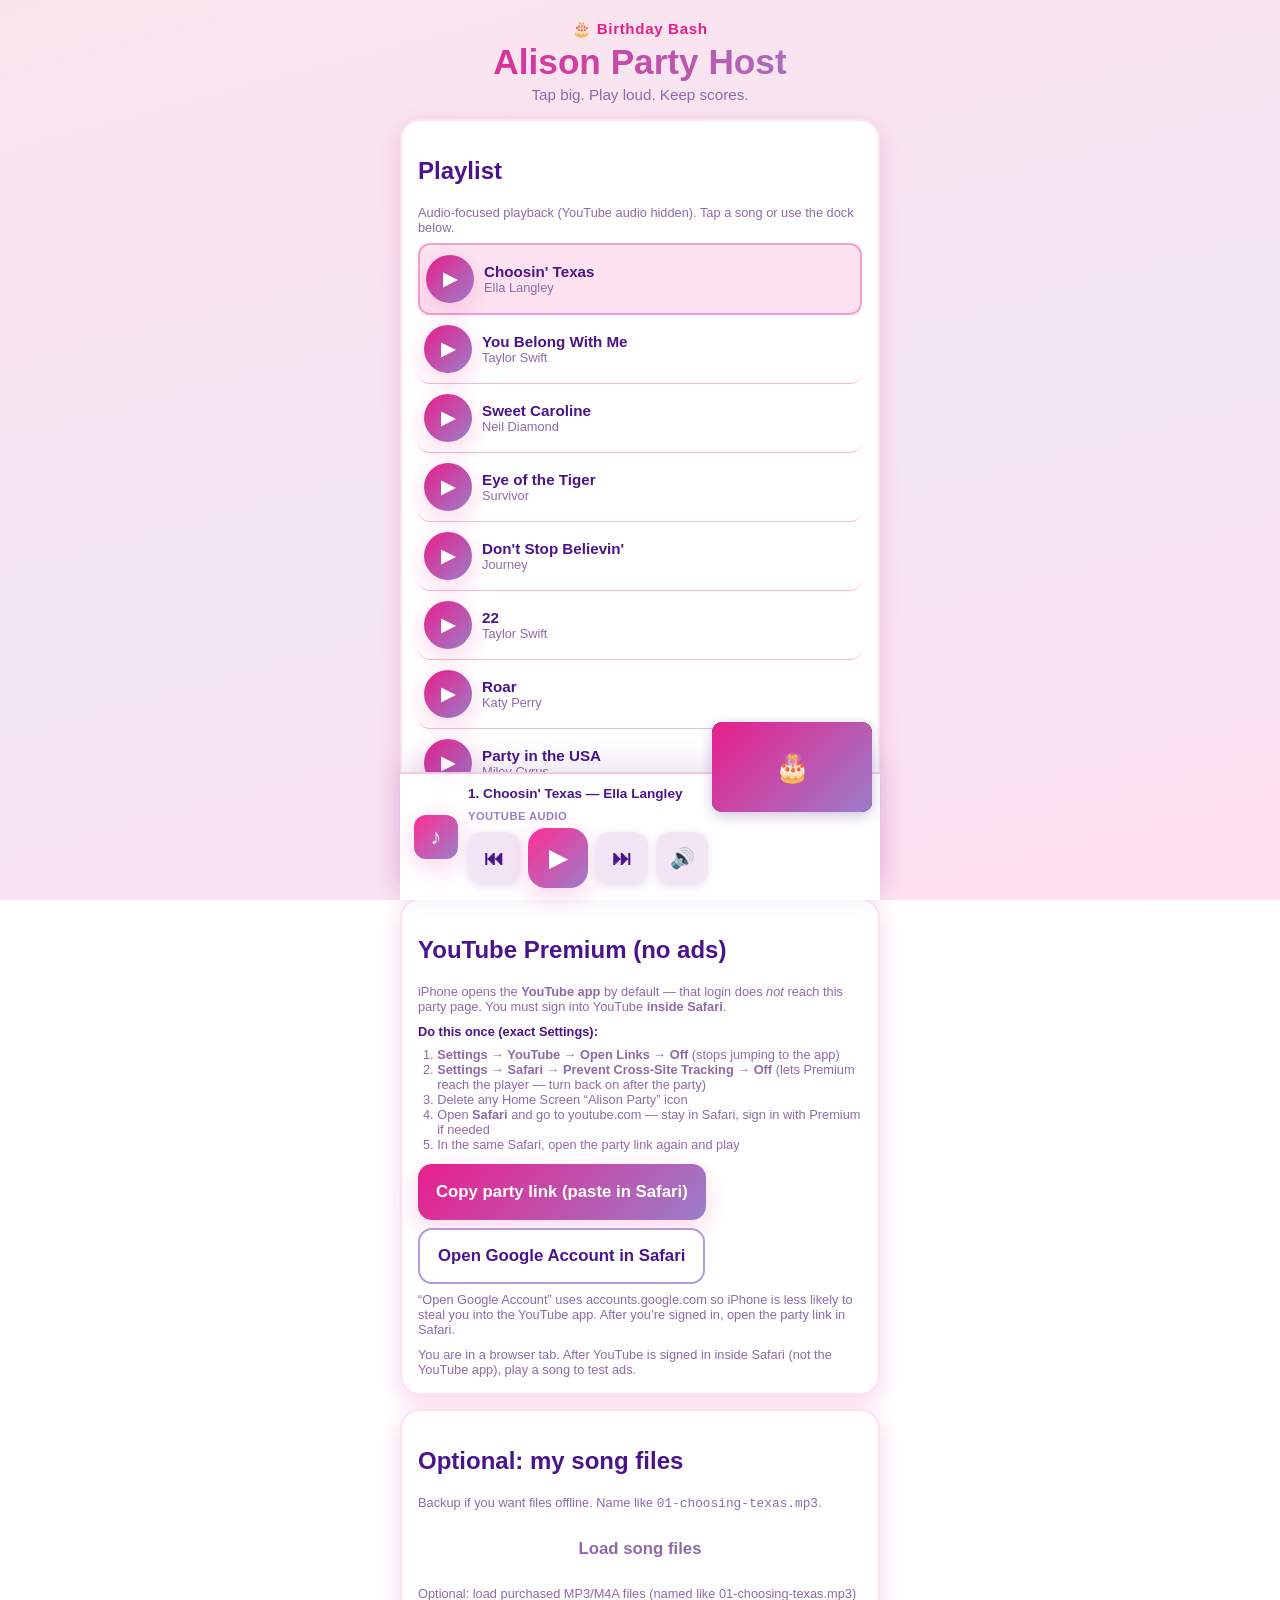
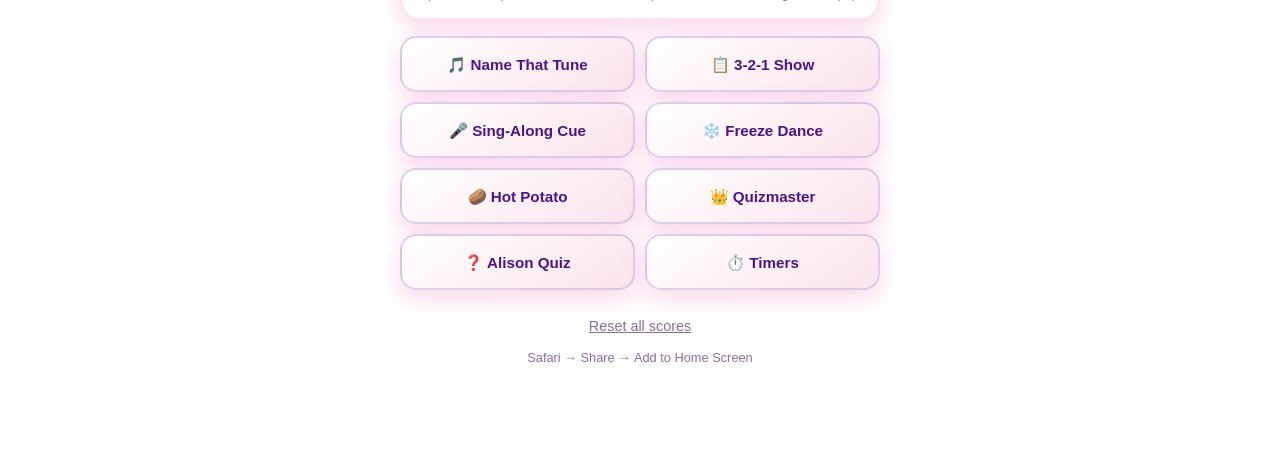
==== commit 4aba32e4: "Stop YouTube-app hijack; exact Safari Premium setup steps." ====
--- a/Alison-Party-Host.html
+++ b/Alison-Party-Host.html
@@ -944,14 +944,18 @@
 
       <div class="card premium-card" id="premium-card">
         <h2>YouTube Premium (no ads)</h2>
-        <p class="hint" style="margin:0 0 10px">Ads appear when this runs as a Home Screen app — that mode <strong>can’t see your YouTube login</strong>. Use Safari with Premium signed in.</p>
-        <ol class="hint" style="margin:0 0 12px;padding-left:1.2rem">
-          <li>Open this page in <strong>Safari</strong> (not the Home Screen icon)</li>
-          <li>Tap <strong>Sign in to YouTube</strong> and sign in with your Premium account</li>
-          <li>Come back here and play — embeds use that Safari login</li>
+        <p class="hint" style="margin:0 0 10px">iPhone opens the <strong>YouTube app</strong> by default — that login does <em>not</em> reach this party page. You must sign into YouTube <strong>inside Safari</strong>.</p>
+        <p class="hint" style="margin:0 0 8px;font-weight:800;color:var(--ink)">Do this once (exact Settings):</p>
+        <ol class="hint premium-steps" style="margin:0 0 12px;padding-left:1.2rem">
+          <li><strong>Settings → YouTube → Open Links → Off</strong> (stops jumping to the app)</li>
+          <li><strong>Settings → Safari → Prevent Cross-Site Tracking → Off</strong> (lets Premium reach the player — turn back on after the party)</li>
+          <li>Delete any Home Screen “Alison Party” icon</li>
+          <li>Open <strong>Safari</strong> and go to youtube.com — stay in Safari, sign in with Premium if needed</li>
+          <li>In the same Safari, open the party link again and play</li>
         </ol>
-        <button type="button" id="btn-yt-signin" class="btn primary">Sign in to YouTube Premium</button>
-        <button type="button" id="btn-open-safari" class="btn secondary" style="margin-top:8px">Open this page in Safari</button>
+        <button type="button" id="btn-copy-party-url" class="btn primary">Copy party link (paste in Safari)</button>
+        <button type="button" id="btn-open-google-account" class="btn secondary" style="margin-top:8px">Open Google Account in Safari</button>
+        <p class="hint" style="margin:8px 0 0">“Open Google Account” uses accounts.google.com so iPhone is less likely to steal you into the YouTube app. After you’re signed in, open the party link in Safari.</p>
         <p id="premium-status" class="hint" style="margin:10px 0 0"></p>
       </div>
 
@@ -1942,44 +1946,42 @@
       window.navigator.standalone === true;
   }
 
+  function partyUrl() {
+    return location.href.split('#')[0];
+  }
+
   function updatePremiumStatus() {
     const el = document.getElementById('premium-status');
     if (!el) return;
     if (isStandaloneApp()) {
-      el.innerHTML = '⚠️ Running as Home Screen app — YouTube login/Premium usually <strong>won’t apply</strong>. Open in Safari (button above).';
+      el.innerHTML = '⚠️ Still in the Home Screen app. Copy the link → open <strong>Safari</strong> → paste.';
     } else {
-      el.textContent = 'Running in browser — after you sign in to YouTube in this Safari, Premium should remove ads on play.';
-    }
-  }
-
-  function signInYouTubePremium() {
-    /* Same browser cookie jar as embeds when not standalone */
-    const url = 'https://accounts.google.com/ServiceLogin?service=youtube&continue=' +
-      encodeURIComponent('https://www.youtube.com/');
-    window.open(url, '_blank', 'noopener');
-    toast('Sign in with Premium, then return here and play');
-    updatePremiumStatus();
-  }
-
-  function openInSafariHint() {
-    const url = location.href.split('#')[0];
-    if (navigator.share) {
-      navigator.share({ title: 'Alison Party Host', url: url }).catch(() => {
-        copyPartyUrl(url);
-      });
-    } else {
-      copyPartyUrl(url);
-    }
-  }
-
-  function copyPartyUrl(url) {
+      el.textContent = 'You are in a browser tab. After YouTube is signed in inside Safari (not the YouTube app), play a song to test ads.';
+    }
+  }
+
+  function copyPartyUrl() {
+    const url = partyUrl();
     if (navigator.clipboard && navigator.clipboard.writeText) {
       navigator.clipboard.writeText(url).then(() => {
-        toast('Link copied — paste in Safari to use Premium');
-      }).catch(() => toast(url));
+        toast('Copied. Open Safari → paste in address bar');
+      }).catch(() => prompt('Copy this link into Safari:', url));
     } else {
-      toast('Open in Safari: ' + url);
-    }
+      prompt('Copy this link into Safari:', url);
+    }
+    updatePremiumStatus();
+  }
+
+  function openGoogleAccountInSafari() {
+    /* accounts.google.com is less likely to universal-link into YouTube app */
+    const a = document.createElement('a');
+    a.href = 'https://accounts.google.com/';
+    a.target = '_blank';
+    a.rel = 'noopener';
+    document.body.appendChild(a);
+    a.click();
+    a.remove();
+    toast('Sign in there, then paste the party link in Safari');
     updatePremiumStatus();
   }
 
@@ -2544,8 +2546,8 @@
   }
 
   function bind() {
-    safeOn('btn-yt-signin', 'click', signInYouTubePremium);
-    safeOn('btn-open-safari', 'click', openInSafariHint);
+    safeOn('btn-copy-party-url', 'click', copyPartyUrl);
+    safeOn('btn-open-google-account', 'click', openGoogleAccountInSafari);
     updatePremiumStatus();
 
     document.querySelectorAll('[data-view]').forEach((el) => {
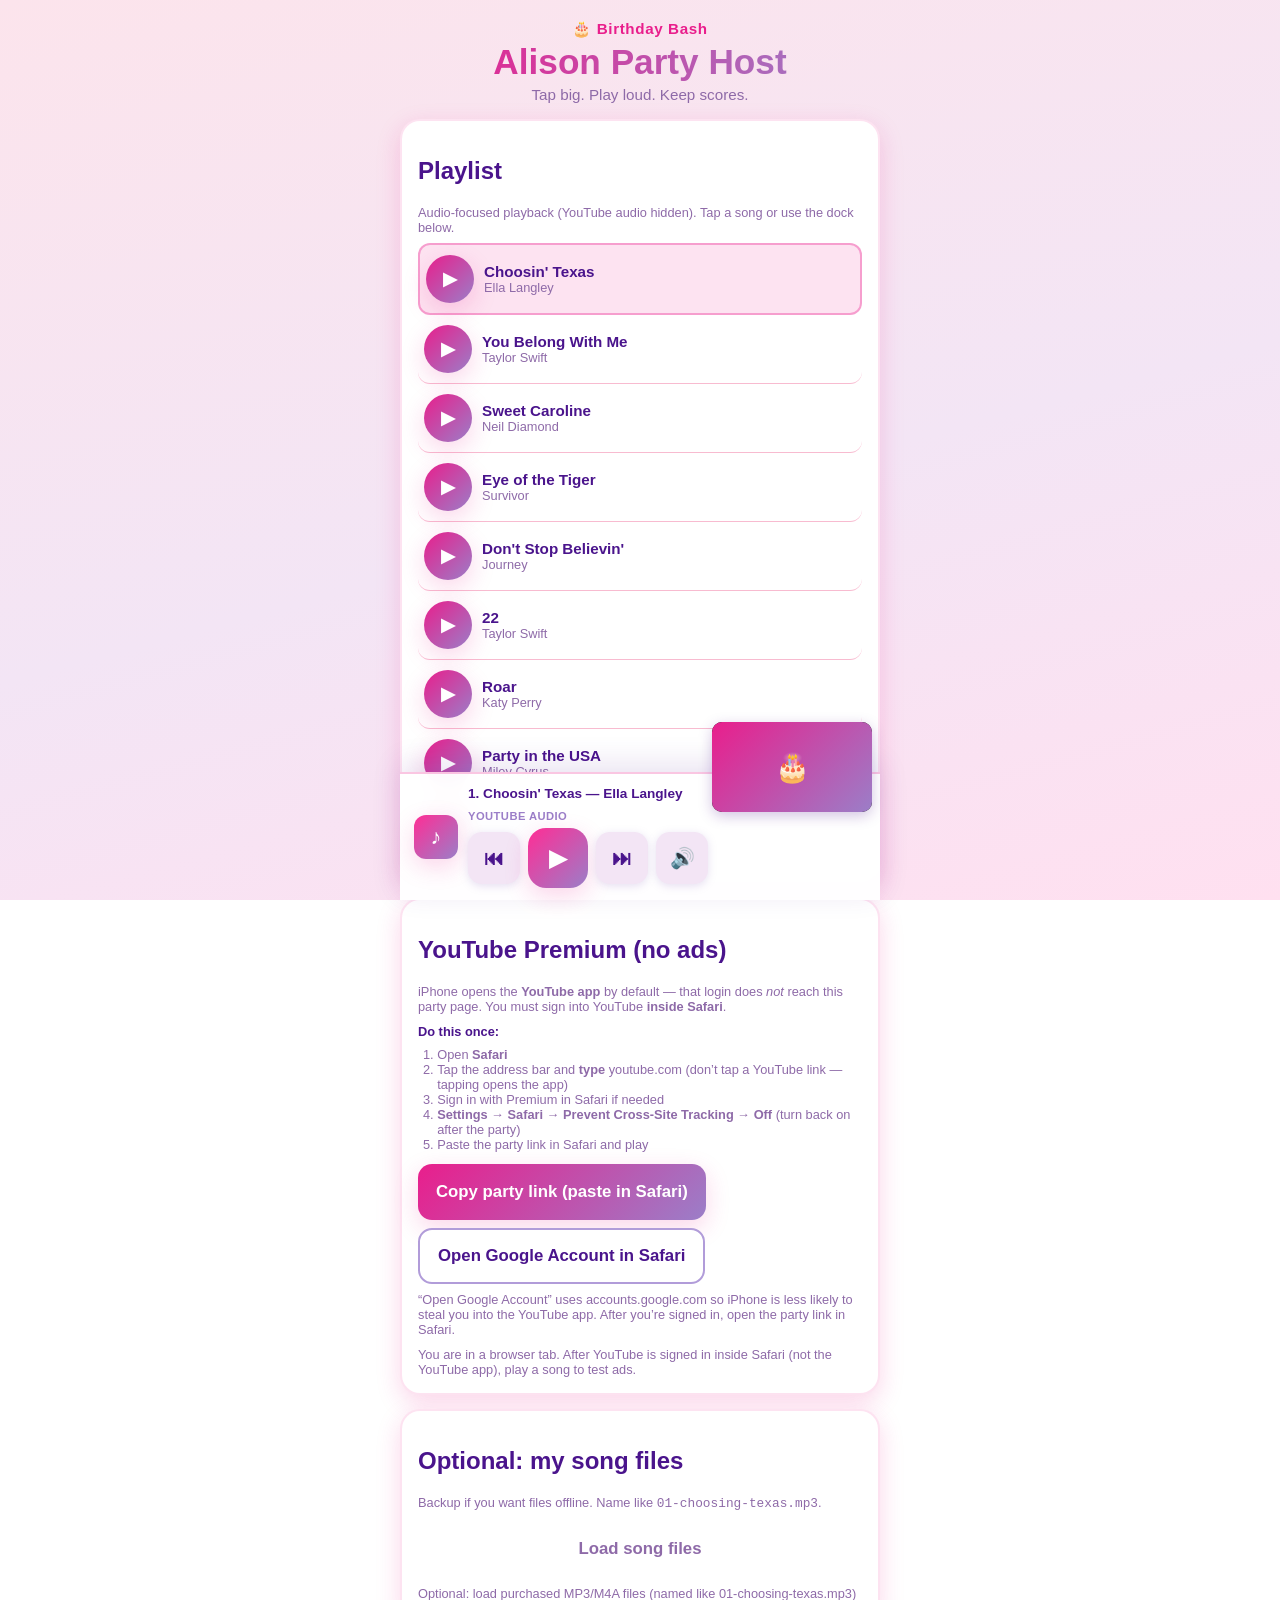
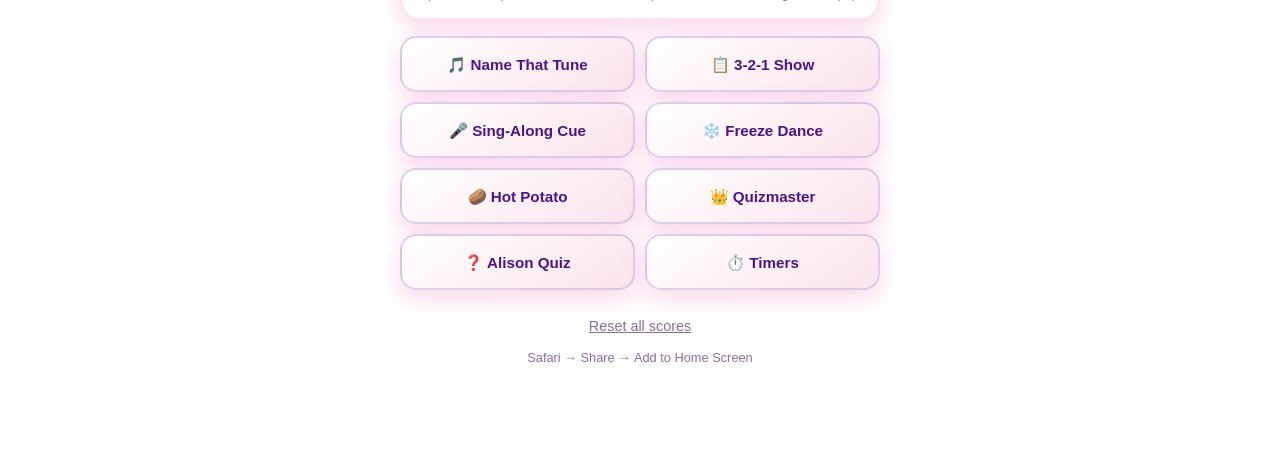
==== commit 4cc16d80: "Correct Premium Safari steps; remove nonexistent Open Links setting." ====
--- a/Alison-Party-Host.html
+++ b/Alison-Party-Host.html
@@ -945,13 +945,13 @@
       <div class="card premium-card" id="premium-card">
         <h2>YouTube Premium (no ads)</h2>
         <p class="hint" style="margin:0 0 10px">iPhone opens the <strong>YouTube app</strong> by default — that login does <em>not</em> reach this party page. You must sign into YouTube <strong>inside Safari</strong>.</p>
-        <p class="hint" style="margin:0 0 8px;font-weight:800;color:var(--ink)">Do this once (exact Settings):</p>
+        <p class="hint" style="margin:0 0 8px;font-weight:800;color:var(--ink)">Do this once:</p>
         <ol class="hint premium-steps" style="margin:0 0 12px;padding-left:1.2rem">
-          <li><strong>Settings → YouTube → Open Links → Off</strong> (stops jumping to the app)</li>
-          <li><strong>Settings → Safari → Prevent Cross-Site Tracking → Off</strong> (lets Premium reach the player — turn back on after the party)</li>
-          <li>Delete any Home Screen “Alison Party” icon</li>
-          <li>Open <strong>Safari</strong> and go to youtube.com — stay in Safari, sign in with Premium if needed</li>
-          <li>In the same Safari, open the party link again and play</li>
+          <li>Open <strong>Safari</strong></li>
+          <li>Tap the address bar and <strong>type</strong> youtube.com (don’t tap a YouTube link — tapping opens the app)</li>
+          <li>Sign in with Premium in Safari if needed</li>
+          <li><strong>Settings → Safari → Prevent Cross-Site Tracking → Off</strong> (turn back on after the party)</li>
+          <li>Paste the party link in Safari and play</li>
         </ol>
         <button type="button" id="btn-copy-party-url" class="btn primary">Copy party link (paste in Safari)</button>
         <button type="button" id="btn-open-google-account" class="btn secondary" style="margin-top:8px">Open Google Account in Safari</button>
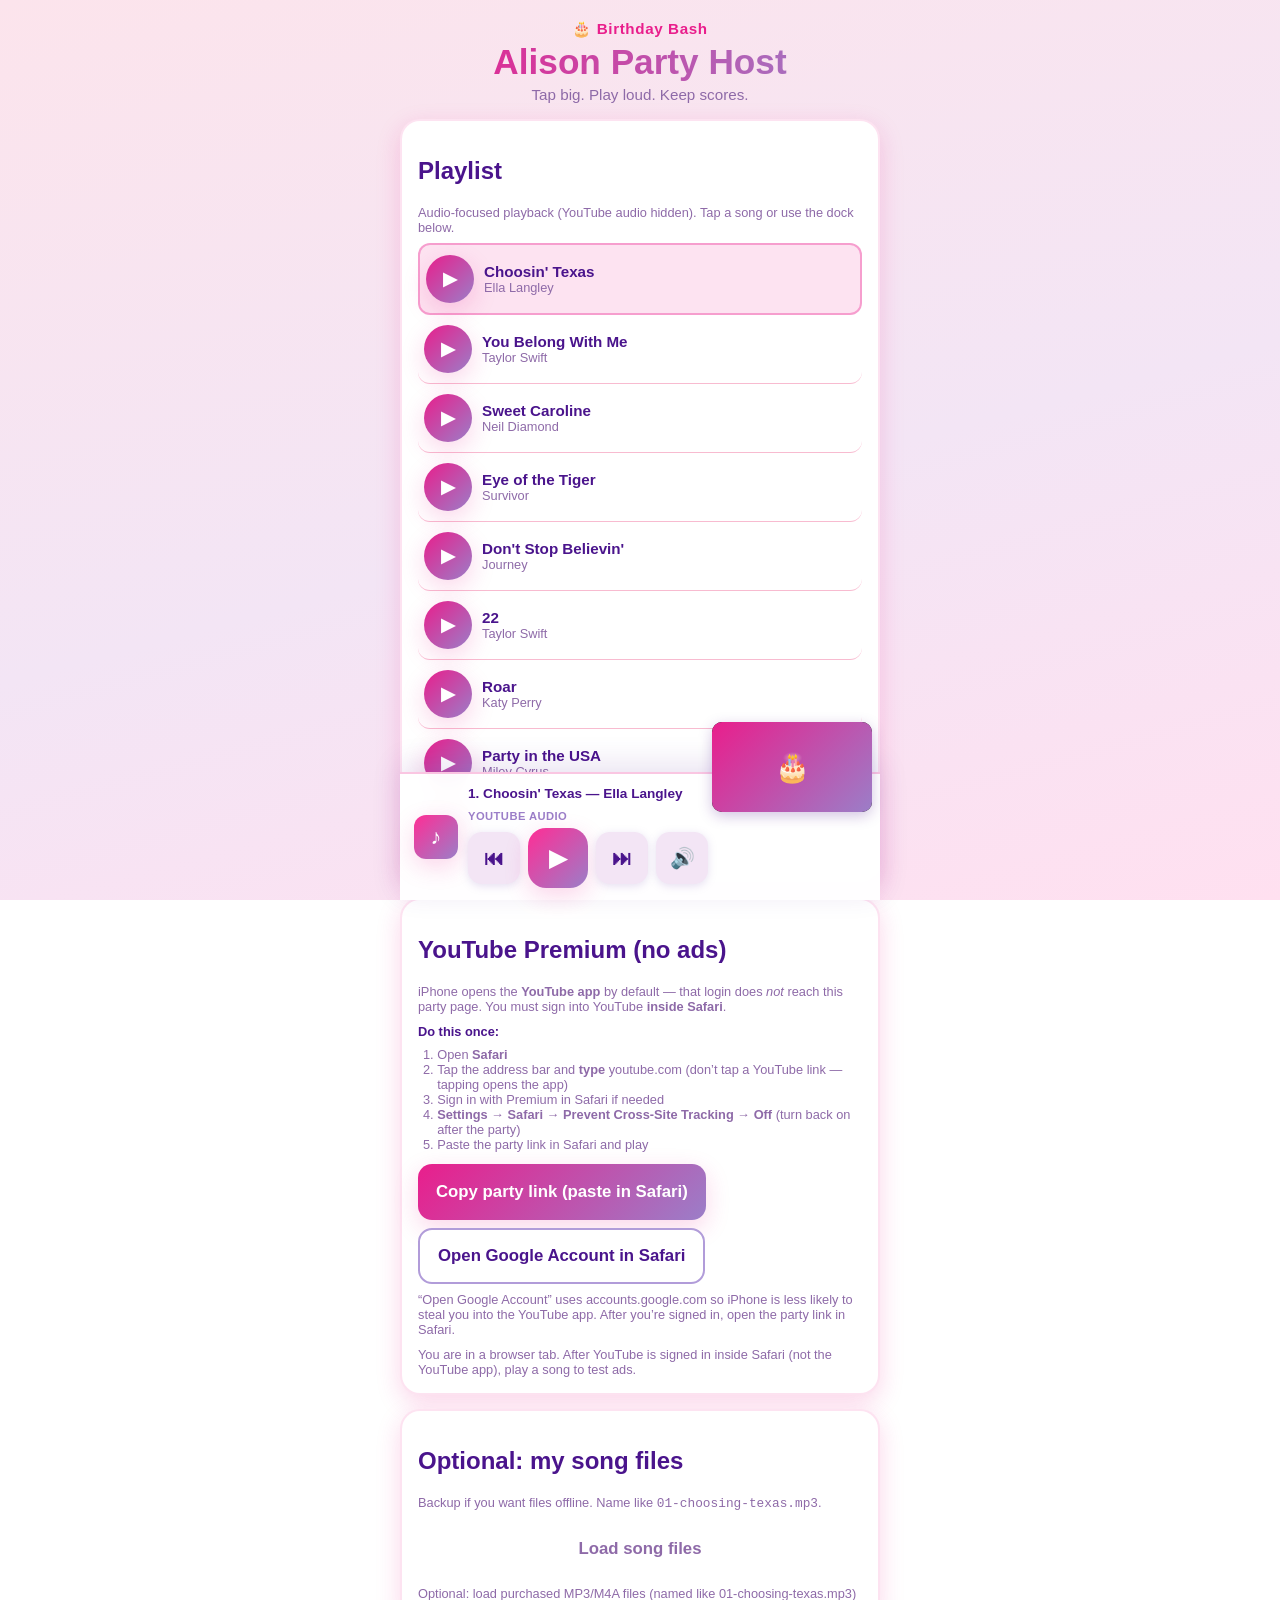
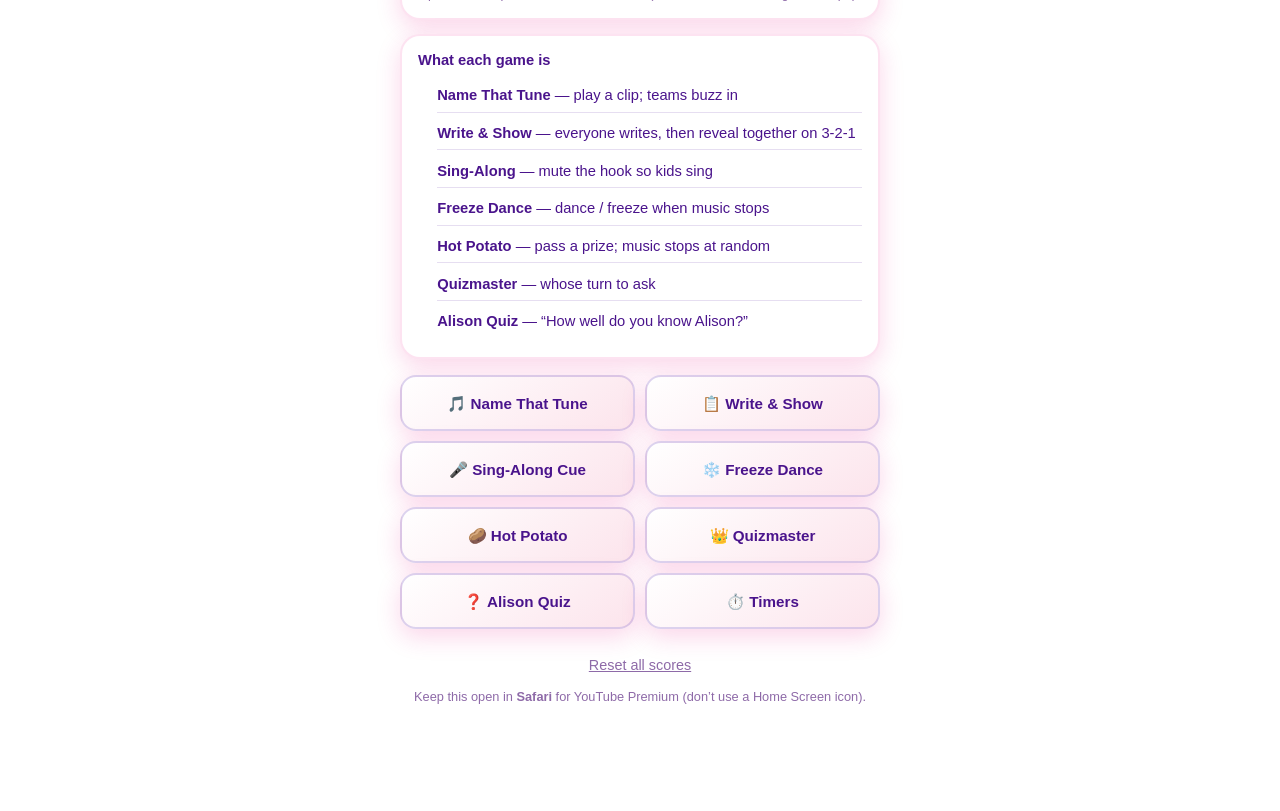
==== commit 4016e8ae: "In-app how-tos; rename 3-2-1 Show to Write & Show." ====
--- a/Alison-Party-Host.html
+++ b/Alison-Party-Host.html
@@ -922,6 +922,42 @@
   z-index: 5;
 }
 
+.how-to {
+  margin: 0 0 14px;
+  padding: 14px 16px;
+}
+.how-title {
+  margin: 0 0 6px;
+  font-size: 0.95rem;
+  font-weight: 900;
+  color: var(--pink);
+}
+.how-to ol, .how-to ul {
+  margin: 0;
+  padding-left: 1.2rem;
+}
+.how-to li {
+  margin: 0.35rem 0;
+  line-height: 1.35;
+  color: var(--ink);
+  font-size: 0.92rem;
+}
+.how-to p {
+  margin: 0 0 10px;
+  font-size: 0.92rem;
+  line-height: 1.4;
+  color: var(--ink);
+}
+.game-legend {
+  list-style: none;
+  padding-left: 0;
+}
+.game-legend li {
+  padding: 0.35rem 0;
+  border-bottom: 1px solid rgba(155, 126, 200, 0.25);
+}
+.game-legend li:last-child { border-bottom: 0; }
+
 </style>
 </head>
 <body>
@@ -967,9 +1003,23 @@
         <p id="local-audio-status">Optional</p>
       </div>
 
+      
+      <div class="card how-to" id="games-legend">
+        <p class="how-title">What each game is</p>
+        <ul class="game-legend">
+          <li><strong>Name That Tune</strong> — play a clip; teams buzz in</li>
+          <li><strong>Write &amp; Show</strong> — everyone writes, then reveal together on 3-2-1</li>
+          <li><strong>Sing-Along</strong> — mute the hook so kids sing</li>
+          <li><strong>Freeze Dance</strong> — dance / freeze when music stops</li>
+          <li><strong>Hot Potato</strong> — pass a prize; music stops at random</li>
+          <li><strong>Quizmaster</strong> — whose turn to ask</li>
+          <li><strong>Alison Quiz</strong> — “How well do you know Alison?”</li>
+        </ul>
+      </div>
+
       <nav class="game-grid" aria-label="Games">
         <button class="game-btn" data-view="name-tune">🎵 Name That Tune</button>
-        <button class="game-btn" data-view="wipe">📋 3-2-1 Show</button>
+        <button class="game-btn" data-view="wipe">📋 Write &amp; Show</button>
         <button class="game-btn" data-view="lyrics">🎤 Sing-Along Cue</button>
         <button class="game-btn" data-view="freeze">❄️ Freeze Dance</button>
         <button class="game-btn" data-view="potato">🥔 Hot Potato</button>
@@ -980,7 +1030,7 @@
 
       <footer class="home-foot">
         <button type="button" id="btn-reset-scores" class="linkish">Reset all scores</button>
-        <p class="hint">Safari → Share → Add to Home Screen</p>
+        <p class="hint">Keep this open in <strong>Safari</strong> for YouTube Premium (don’t use a Home Screen icon).</p>
       </footer>
     </section>
 
@@ -998,7 +1048,16 @@
           <button type="button" id="ntt-pause" class="btn secondary">⏸ Pause</button>
         </div>
       </div>
-      <p class="coach" style="margin-top:0">First team to tap wins the buzz:</p>
+      <div class="card how-to">
+        <p class="how-title">How to run Name That Tune</p>
+        <ol>
+          <li>Split into teams A / B / C</li>
+          <li>Tap <strong>Play clip</strong> (short bit of the song)</li>
+          <li>First team to hit their buzz button wins the chance to name it</li>
+          <li>Use + / − under team scores; <strong>Next</strong> for the next song</li>
+        </ol>
+      </div>
+      <p class="coach" style="margin-top:0">Buzz buttons:</p>
       <div class="buzz-grid" id="ntt-buzz-grid">
         <button type="button" class="mega buzz team-buzz" data-team="A">🔔 A</button>
         <button type="button" class="mega buzz team-buzz" data-team="B">🔔 B</button>
@@ -1013,20 +1072,28 @@
       <button type="button" id="ntt-clear-buzz" class="btn ghost">Clear buzz</button>
     </section>
 
-    <!-- WIPE BOARD 3-2-1 -->
+    <!-- WRITE & SHOW (wipe boards) -->
     <section id="view-wipe" class="view">
       <header class="view-bar">
         <button type="button" class="back" data-view="home" aria-label="Back">←</button>
-        <h1>3-2-1 Show</h1>
+        <h1>Write &amp; Show</h1>
       </header>
-      <p class="coach">Kids write answer on wipe board. Host counts down. Reveal together!</p>
+      <div class="card how-to">
+        <p class="how-title">What is this?</p>
+        <p>Every girl writes the answer on a wipe board / sticky note (no buzzing). When you hit the button, the phone counts <strong>3 · 2 · 1 · SHOW!</strong> and everyone holds up their board at once. Award points to everyone who’s right.</p>
+        <p class="how-title">How to run it</p>
+        <ol>
+          <li>Give each girl a wipe board + marker (or sticky + pen)</li>
+          <li>Ask a question (or play a short Name That Tune clip)</li>
+          <li>Give ~15 seconds to write</li>
+          <li>Tap <strong>3 · 2 · 1 · SHOW!</strong></li>
+          <li>Kids flip boards up together — you score</li>
+        </ol>
+      </div>
       <div id="wipe-display" class="countdown-display">Ready</div>
       <div class="row-btns stack">
         <button type="button" id="wipe-go" class="mega">3 · 2 · 1 · SHOW!</button>
         <button type="button" id="wipe-reset" class="btn secondary">Reset</button>
-      </div>
-      <div class="card tip">
-        <strong>Host tip:</strong> Pause music, say the prompt, give ~15s to write, then hit the button.
       </div>
     </section>
 
@@ -1036,7 +1103,15 @@
         <button type="button" class="back" data-view="home" aria-label="Back">←</button>
         <h1>Sing-Along Cue</h1>
       </header>
-      <p class="coach">Host mute for kids to sing the hook — no full lyrics. Big MUTE / UNMUTE (same as bottom 🔊) — song keeps playing while muted.</p>
+      <div class="card how-to">
+        <p class="how-title">How to run Sing-Along</p>
+        <ol>
+          <li>Tap <strong>PLAY FROM START</strong></li>
+          <li>When the catchy line is coming, tap <strong>MUTE</strong> — kids sing</li>
+          <li>Tap <strong>UNMUTE</strong> when they’re done (song kept playing silently)</li>
+          <li>Same mute as the bottom dock 🔊</li>
+        </ol>
+      </div>
       <div class="card cue-card">
         <p class="label">Song</p>
         <p id="lyric-song" class="song-title">—</p>
@@ -1059,7 +1134,15 @@
         <button type="button" class="back" data-view="home" aria-label="Back">←</button>
         <h1>Freeze Dance</h1>
       </header>
-      <p class="coach">Separate dance playlist (not Music Game / not Hot Potato). PLAY loads a tween hit mid-song; FREEZE pauses.</p>
+      <div class="card how-to">
+        <p class="how-title">How to run Freeze Dance</p>
+        <ol>
+          <li>Kids dance while music plays</li>
+          <li>Tap <strong>PLAY</strong> — starts a dance song</li>
+          <li>Tap <strong>FREEZE</strong> — music pauses; anyone still moving is out</li>
+          <li>Tap <strong>Eliminate 1</strong> when someone moves; repeat until a winner</li>
+        </ol>
+      </div>
       <div id="freeze-status" class="countdown-display dance">💃 DANCE!</div>
       <div class="row-btns">
         <button type="button" id="freeze-play" class="mega play">▶ PLAY</button>
@@ -1084,7 +1167,15 @@
         <button type="button" class="back" data-view="home" aria-label="Back">←</button>
         <h1>Hot Potato / Prize Pass</h1>
       </header>
-      <p class="coach">Auto music — separate tween playlist (not the sing-along nine). Tap Start Round; music stops itself.</p>
+      <div class="card how-to">
+        <p class="how-title">How to run Hot Potato / Prize Pass</p>
+        <ol>
+          <li>Kids pass a prize/potato while music plays</li>
+          <li>Tap <strong>Start Round</strong> — music plays ~15–20s then stops by itself</li>
+          <li>Whoever is holding it when it stops is out (or wins that prize)</li>
+          <li>Tap <strong>Next Round</strong> for another song</li>
+        </ol>
+      </div>
       <div id="potato-status" class="countdown-display potato">🥔 Ready</div>
       <p id="potato-song" class="potato-song">—</p>
       <div id="potato-progress-wrap" class="potato-progress-wrap hidden" aria-hidden="true">
@@ -1107,7 +1198,14 @@
         <button type="button" class="back" data-view="home" aria-label="Back">←</button>
         <h1>Alison Quizmaster</h1>
       </header>
-      <p class="coach">Rotate who asks the next question. Birthday girl goes first!</p>
+      <div class="card how-to">
+        <p class="how-title">How to run Quizmaster</p>
+        <ol>
+          <li>Alison (or the name shown) asks the next question</li>
+          <li>Tap <strong>Next quizmaster</strong> to rotate who asks</li>
+          <li>Edit the roster below if you want guest names too</li>
+        </ol>
+      </div>
       <div id="qm-name" class="countdown-display qm">Alison 👑</div>
       <div class="row-btns">
         <button type="button" id="qm-next" class="mega">Next quizmaster →</button>
@@ -1131,7 +1229,14 @@
         <p id="trivia-question" class="quiz-question">—</p>
         <div id="trivia-choices" class="quiz-choices hidden" aria-label="Guest choice prompts"></div>
       </div>
-      <p class="coach">Open-ended — Alison/host judges live. Tap +1 when you accept a team’s answer.</p>
+      <div class="card how-to">
+        <p class="how-title">How to run Alison Quiz</p>
+        <ol>
+          <li>Read the question out loud (How Well Do You Know Alison?)</li>
+          <li>Teams guess — you and Alison decide who’s right</li>
+          <li>Tap <strong>+1</strong> for that team; <strong>Next</strong> for the next question</li>
+        </ol>
+      </div>
       <div class="row-btns">
         <button type="button" id="trivia-prev" class="btn secondary">← Prev</button>
         <button type="button" id="trivia-next" class="btn primary">Next →</button>
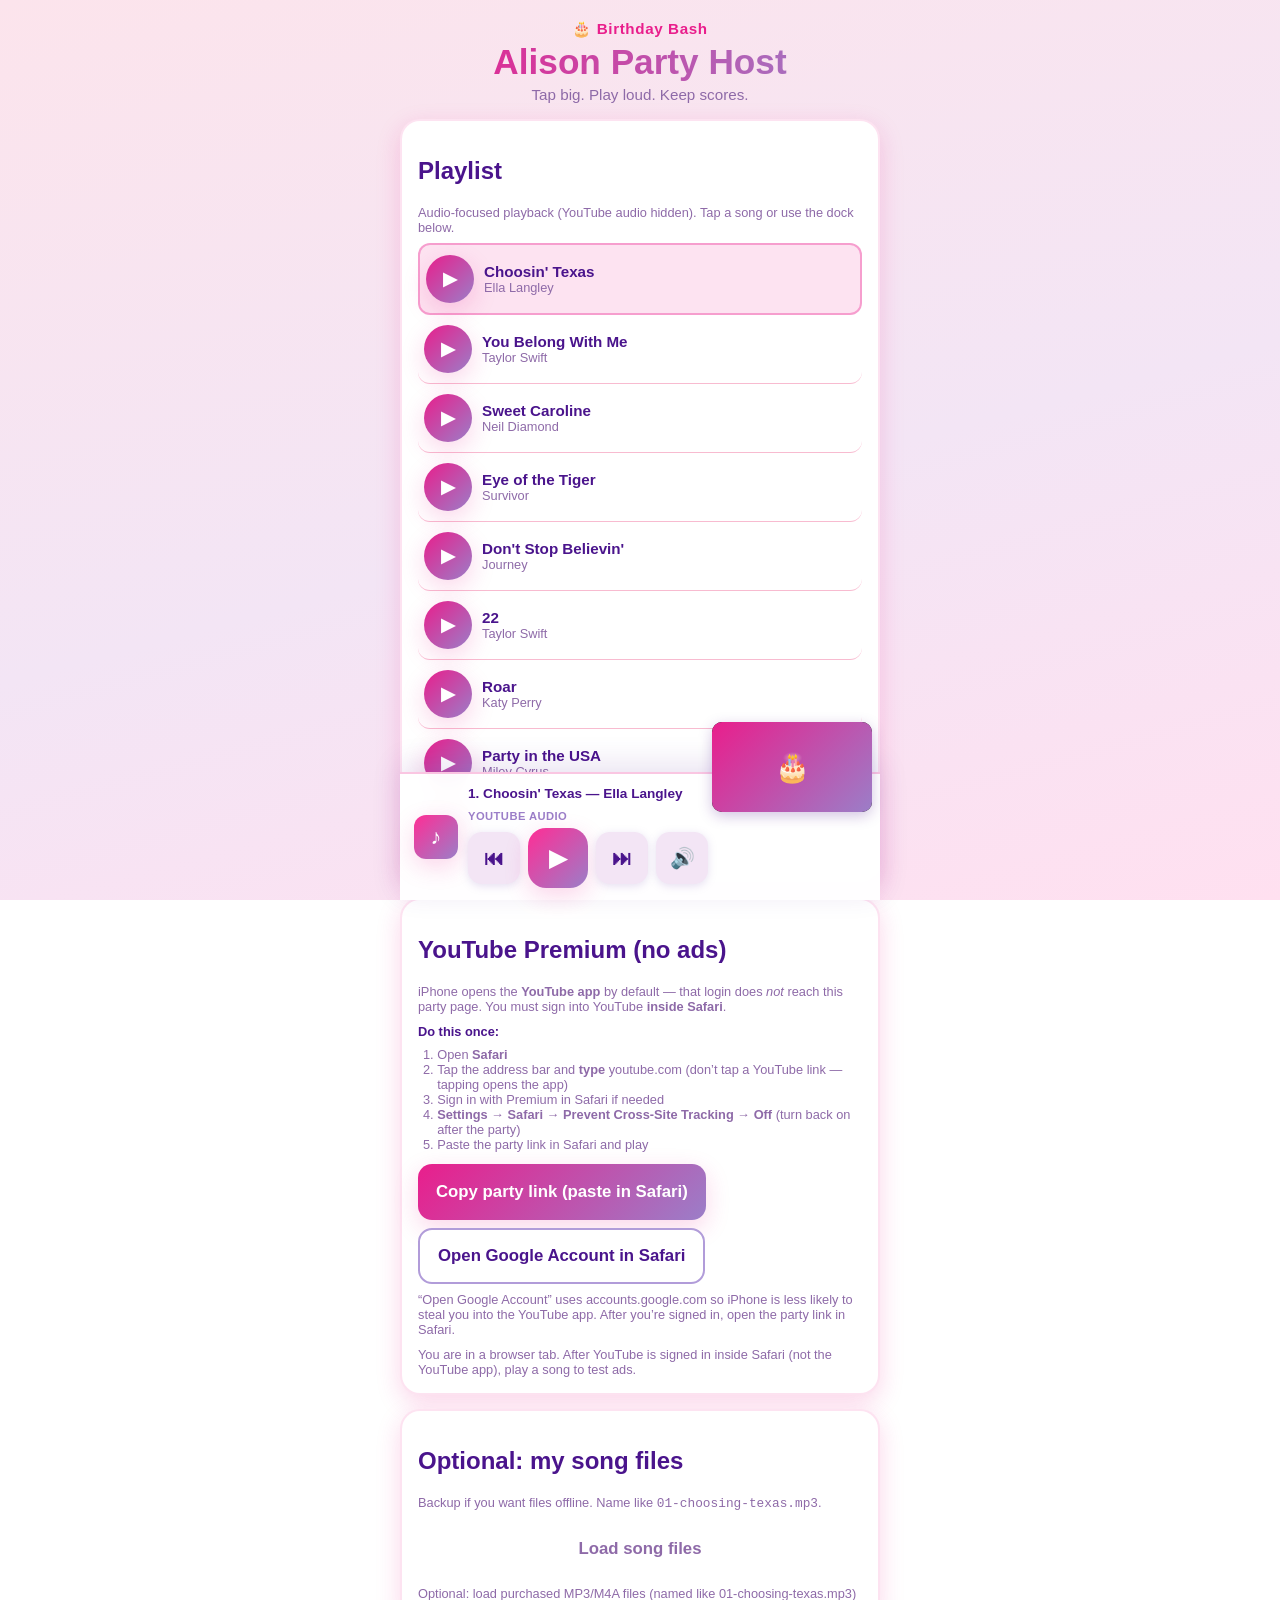
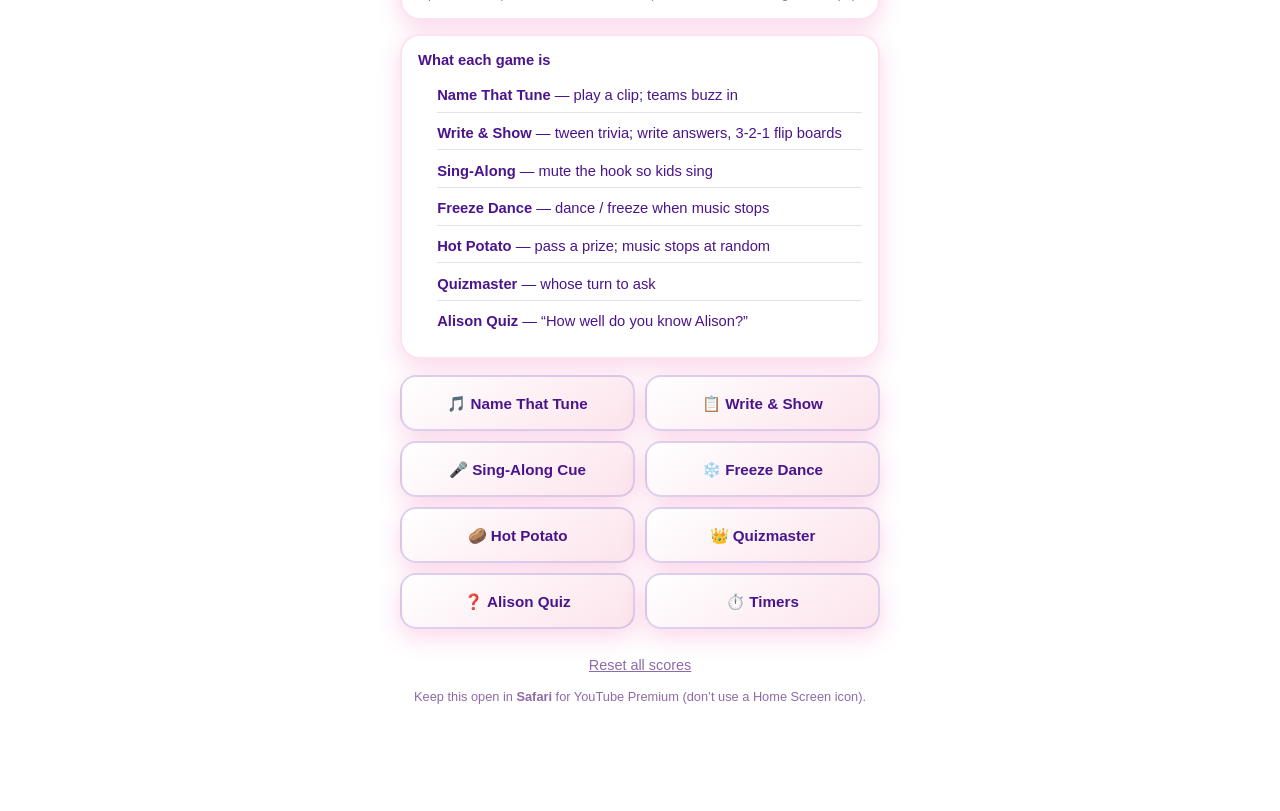
==== commit 9537a248: "Add 22 tween trivia questions to Write & Show." ====
--- a/Alison-Party-Host.html
+++ b/Alison-Party-Host.html
@@ -958,6 +958,16 @@
 }
 .game-legend li:last-child { border-bottom: 0; }
 
+.wipe-answer {
+  margin: 12px 0 0;
+  padding: 10px 12px;
+  border-radius: 12px;
+  background: #fff8e1;
+  color: #e65100;
+  font-weight: 800;
+  font-size: 0.95rem;
+}
+
 </style>
 </head>
 <body>
@@ -1008,7 +1018,7 @@
         <p class="how-title">What each game is</p>
         <ul class="game-legend">
           <li><strong>Name That Tune</strong> — play a clip; teams buzz in</li>
-          <li><strong>Write &amp; Show</strong> — everyone writes, then reveal together on 3-2-1</li>
+          <li><strong>Write &amp; Show</strong> — tween trivia; write answers, 3-2-1 flip boards</li>
           <li><strong>Sing-Along</strong> — mute the hook so kids sing</li>
           <li><strong>Freeze Dance</strong> — dance / freeze when music stops</li>
           <li><strong>Hot Potato</strong> — pass a prize; music stops at random</li>
@@ -1079,21 +1089,29 @@
         <h1>Write &amp; Show</h1>
       </header>
       <div class="card how-to">
-        <p class="how-title">What is this?</p>
-        <p>Every girl writes the answer on a wipe board / sticky note (no buzzing). When you hit the button, the phone counts <strong>3 · 2 · 1 · SHOW!</strong> and everyone holds up their board at once. Award points to everyone who’s right.</p>
         <p class="how-title">How to run it</p>
         <ol>
-          <li>Give each girl a wipe board + marker (or sticky + pen)</li>
-          <li>Ask a question (or play a short Name That Tune clip)</li>
-          <li>Give ~15 seconds to write</li>
-          <li>Tap <strong>3 · 2 · 1 · SHOW!</strong></li>
-          <li>Kids flip boards up together — you score</li>
+          <li>Read the trivia question out loud</li>
+          <li>Girls write on wipe boards / stickies (~15 sec)</li>
+          <li>Tap <strong>3 · 2 · 1 · SHOW!</strong> — everyone flips boards up</li>
+          <li>Tap <strong>Reveal answer</strong> (host only) to check</li>
+          <li>Tap <strong>Next</strong> for another question (22 total)</li>
         </ol>
+      </div>
+      <p id="wipe-progress" class="quiz-progress">Question 1 of 22</p>
+      <div class="card quiz-card">
+        <p id="wipe-question" class="quiz-question">—</p>
+        <p id="wipe-answer" class="wipe-answer hidden" aria-live="polite">Host answer: —</p>
+      </div>
+      <div class="row-btns">
+        <button type="button" id="wipe-prev" class="btn secondary">← Prev</button>
+        <button type="button" id="wipe-reveal" class="btn primary">Reveal answer</button>
+        <button type="button" id="wipe-next" class="btn primary">Next →</button>
       </div>
       <div id="wipe-display" class="countdown-display">Ready</div>
       <div class="row-btns stack">
         <button type="button" id="wipe-go" class="mega">3 · 2 · 1 · SHOW!</button>
-        <button type="button" id="wipe-reset" class="btn secondary">Reset</button>
+        <button type="button" id="wipe-reset" class="btn secondary">Reset countdown</button>
       </div>
     </section>
 
@@ -1420,11 +1438,39 @@
     { q: "If Alison could magically have any pet in the world (real or imaginary), what would she choose?" }
   ];
 
+
+  /* Write & Show — tween trivia (11–13). Host sees answer; kids write on boards. */
+  const WIPE_TRIVIA = [
+    { q: 'Which Disney movie has the song “Let It Go”?', a: 'Frozen' },
+    { q: 'What color do you get when you mix blue and yellow?', a: 'Green' },
+    { q: 'How many sides does an octagon have?', a: '8' },
+    { q: 'What is the name of Elsa’s sister in Frozen?', a: 'Anna' },
+    { q: 'Which planet is known as the Red Planet?', a: 'Mars' },
+    { q: 'What do bees make?', a: 'Honey' },
+    { q: 'In Harry Potter, what house has a lion as its symbol?', a: 'Gryffindor' },
+    { q: 'What is 7 × 8?', a: '56' },
+    { q: 'Which Taylor Swift album is named after a year?', a: '1989 (also acceptable: 1989 (Taylor’s Version))' },
+    { q: 'What animal is known for laughing (and living in Africa)?', a: 'Hyena' },
+    { q: 'How many continents are there?', a: '7' },
+    { q: 'What is the capital of France?', a: 'Paris' },
+    { q: 'In Moana, what is the name of the demigod who travels with her?', a: 'Maui' },
+    { q: 'What gas do plants “breathe in” that humans breathe out?', a: 'Carbon dioxide (CO₂)' },
+    { q: 'Which sport uses a shuttlecock?', a: 'Badminton' },
+    { q: 'What is the largest ocean on Earth?', a: 'Pacific Ocean' },
+    { q: 'In Encanto, who can hear the cracks in the house / has super hearing?', a: 'Dolores' },
+    { q: 'How many minutes are in two hours?', a: '120' },
+    { q: 'What do you call a baby cat?', a: 'Kitten' },
+    { q: 'Which pop star sings “Shake It Off”?', a: 'Taylor Swift' },
+    { q: 'What is H2O better known as?', a: 'Water' },
+    { q: 'In The Hunger Games, what district is Katniss from?', a: 'District 12' }
+  ];
+
   const DEFAULT_STATE = {
     nttScores: { A: 0, B: 0, C: 0 },
     nttIndex: 0,
     triviaScores: { A: 0, B: 0, C: 0 },
     triviaIndex: 0,
+    wipeIndex: 0,
     freezeCount: 12,
     lyricIndex: 0,
     qmRoster: ['Alison 👑', 'Guest 1', 'Guest 2', 'Guest 3', 'Guest 4'],
@@ -1489,6 +1535,7 @@
         nttIndex: state.nttIndex,
         triviaScores: state.triviaScores,
         triviaIndex: state.triviaIndex,
+        wipeIndex: state.wipeIndex,
         freezeCount: state.freezeCount,
         lyricIndex: state.lyricIndex,
         qmRoster: state.qmRoster,
@@ -2143,6 +2190,7 @@
     if (view) view.classList.add('active');
     window.scrollTo(0, 0);
     if (id === 'name-tune') renderNTT();
+    if (id === 'wipe') renderWipe();
     if (id === 'lyrics') renderLyrics();
     if (id === 'freeze') {
       enterFreezeMode();
@@ -2430,6 +2478,26 @@
     } catch (_) {}
   }
 
+
+  function renderWipe() {
+    if (typeof state.wipeIndex !== 'number' || state.wipeIndex < 0) state.wipeIndex = 0;
+    if (state.wipeIndex >= WIPE_TRIVIA.length) state.wipeIndex = WIPE_TRIVIA.length - 1;
+    const item = WIPE_TRIVIA[state.wipeIndex];
+    const prog = document.getElementById('wipe-progress');
+    const qEl = document.getElementById('wipe-question');
+    const aEl = document.getElementById('wipe-answer');
+    if (prog) prog.textContent = 'Question ' + (state.wipeIndex + 1) + ' of ' + WIPE_TRIVIA.length;
+    if (qEl) qEl.textContent = item.q;
+    if (aEl) {
+      aEl.textContent = 'Host answer: ' + item.a;
+      aEl.classList.add('hidden');
+    }
+    const prev = document.getElementById('wipe-prev');
+    const next = document.getElementById('wipe-next');
+    if (prev) prev.disabled = state.wipeIndex <= 0;
+    if (next) next.disabled = state.wipeIndex >= WIPE_TRIVIA.length - 1;
+  }
+
   /* —— Wipe countdown —— */
   function runWipe() {
     const el = document.getElementById('wipe-display');
@@ -2758,9 +2826,28 @@
 
     /* Wipe */
     safeOn('wipe-go', 'click', runWipe);
+    safeOn('wipe-prev', 'click', () => {
+      if (state.wipeIndex > 0) {
+        state.wipeIndex -= 1;
+        saveState();
+        renderWipe();
+      }
+    });
+    safeOn('wipe-next', 'click', () => {
+      if (state.wipeIndex < WIPE_TRIVIA.length - 1) {
+        state.wipeIndex += 1;
+        saveState();
+        renderWipe();
+      }
+    });
+    safeOn('wipe-reveal', 'click', () => {
+      const aEl = document.getElementById('wipe-answer');
+      if (aEl) aEl.classList.toggle('hidden');
+    });
     safeOn('wipe-reset', 'click', () => {
       clearTimeout(wipeTimer);
-      document.getElementById('wipe-display').textContent = 'Ready';
+      const el = document.getElementById('wipe-display');
+      if (el) el.textContent = 'Ready';
     });
 
     /* Lyrics — instant mute on pointerdown (not click/release) */
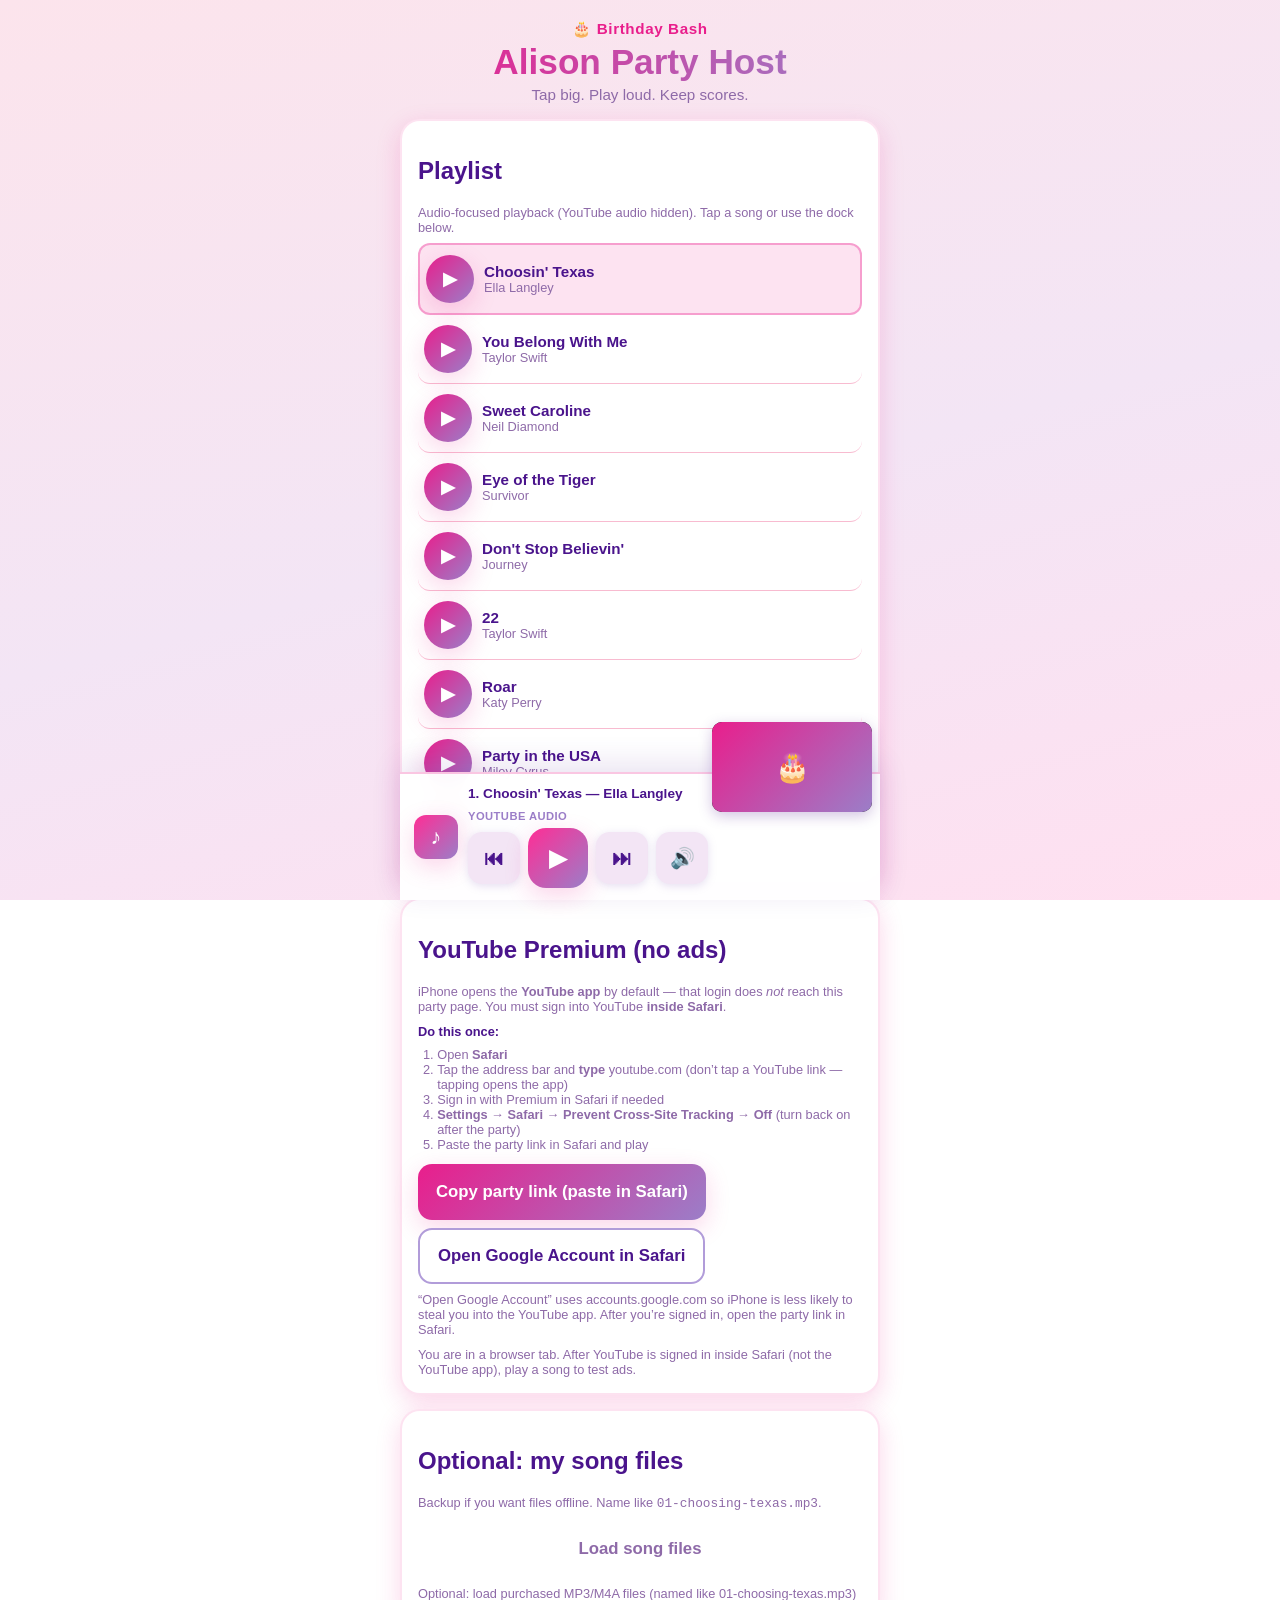
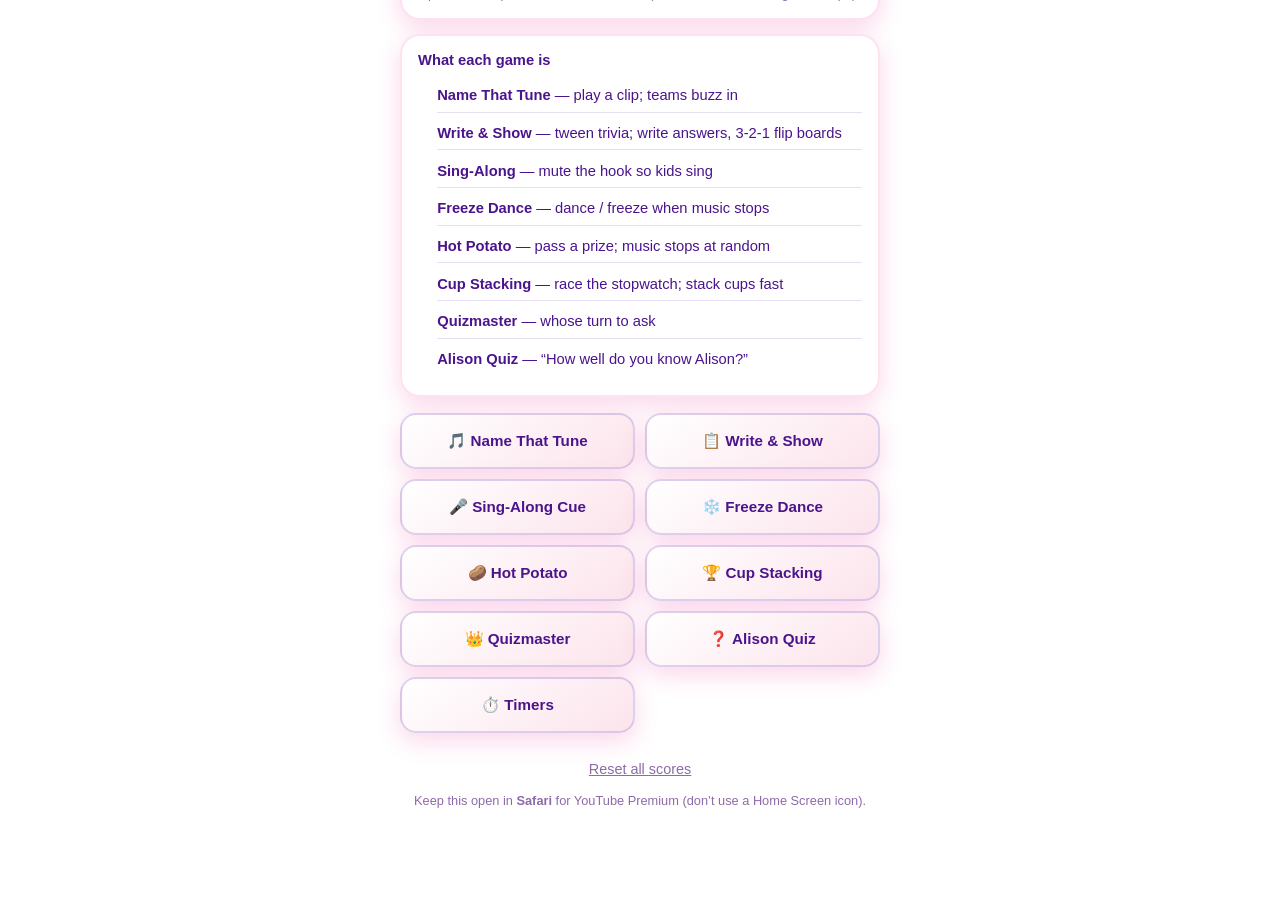
==== commit 99b607d0: "Cup Stacking race timer + hype playlist (v20)" ====
--- a/Alison-Party-Host.html
+++ b/Alison-Party-Host.html
@@ -968,6 +968,61 @@
   font-size: 0.95rem;
 }
 
+/* Cup Stacking */
+.countdown-display.cups {
+  font-variant-numeric: tabular-nums;
+  font-size: clamp(3rem, 16vw, 4.5rem);
+  color: #6a1b9a;
+}
+.countdown-display.cups.running {
+  color: #2e7d32;
+}
+.countdown-display.cups.done {
+  color: var(--danger);
+  background: #ffebee;
+}
+.cups-status {
+  text-align: center;
+  font-weight: 900;
+  font-size: 1.15rem;
+  color: var(--ink-soft);
+  margin: 0.25rem 0 0.75rem;
+}
+.cups-name-input {
+  width: 100%;
+  box-sizing: border-box;
+  padding: 12px 14px;
+  border-radius: 12px;
+  border: 2px solid rgba(155, 126, 200, 0.45);
+  font-size: 1.05rem;
+  font-weight: 700;
+  color: var(--ink);
+  background: #fff;
+}
+.cups-results {
+  list-style: none;
+  padding: 0;
+  margin: 0;
+}
+.cups-results li {
+  display: flex;
+  justify-content: space-between;
+  gap: 10px;
+  padding: 0.45rem 0;
+  border-bottom: 1px solid rgba(155, 126, 200, 0.25);
+  font-weight: 800;
+  color: var(--ink);
+}
+.cups-results li:last-child { border-bottom: 0; }
+.cups-results .cups-time {
+  font-variant-numeric: tabular-nums;
+  color: var(--pink);
+}
+.mega.danger {
+  background: linear-gradient(135deg, #c62828, #e53935);
+  color: #fff;
+}
+
 </style>
 </head>
 <body>
@@ -1022,6 +1077,7 @@
           <li><strong>Sing-Along</strong> — mute the hook so kids sing</li>
           <li><strong>Freeze Dance</strong> — dance / freeze when music stops</li>
           <li><strong>Hot Potato</strong> — pass a prize; music stops at random</li>
+          <li><strong>Cup Stacking</strong> — race the stopwatch; stack cups fast</li>
           <li><strong>Quizmaster</strong> — whose turn to ask</li>
           <li><strong>Alison Quiz</strong> — “How well do you know Alison?”</li>
         </ul>
@@ -1033,6 +1089,7 @@
         <button class="game-btn" data-view="lyrics">🎤 Sing-Along Cue</button>
         <button class="game-btn" data-view="freeze">❄️ Freeze Dance</button>
         <button class="game-btn" data-view="potato">🥔 Hot Potato</button>
+        <button class="game-btn" data-view="cups">🏆 Cup Stacking</button>
         <button class="game-btn" data-view="quizmaster">👑 Quizmaster</button>
         <button class="game-btn" data-view="trivia">❓ Alison Quiz</button>
         <button class="game-btn" data-view="timers">⏱️ Timers</button>
@@ -1263,6 +1320,48 @@
       <button type="button" id="trivia-reset" class="btn ghost">Reset quiz scores</button>
     </section>
 
+
+    <!-- CUP STACKING -->
+    <section id="view-cups" class="view">
+      <header class="view-bar">
+        <button type="button" class="back" data-view="home" aria-label="Back">←</button>
+        <h1>Cup Stacking</h1>
+      </header>
+      <div class="card how-to">
+        <p class="how-title">How to run Cup Stacking</p>
+        <ol>
+          <li>Set up cups in a pyramid / stack challenge</li>
+          <li>Tap <strong>READY</strong> then <strong>GO</strong> — 3·2·1 countdown, then timer + music start together</li>
+          <li>When they finish stacking, tap <strong>STOP</strong> — time freezes</li>
+          <li>Record the name/time on the lap list; <strong>Next racer</strong> clears timer for the next kid</li>
+          <li>Music is a separate hype playlist (not Sing-Along / Potato / Freeze)</li>
+        </ol>
+      </div>
+      <div id="cups-display" class="countdown-display timer cups">0.00</div>
+      <p id="cups-status" class="cups-status">Ready</p>
+      <p id="cups-song" class="potato-song">—</p>
+      <div class="card">
+        <label class="field-label" for="cups-name">Racer name (optional)</label>
+        <input type="text" id="cups-name" class="cups-name-input" placeholder="Name" maxlength="40" autocomplete="off" />
+      </div>
+      <div class="row-btns">
+        <button type="button" id="cups-ready" class="btn secondary">READY</button>
+        <button type="button" id="cups-go" class="mega play">▶ GO</button>
+      </div>
+      <div class="row-btns">
+        <button type="button" id="cups-stop" class="mega danger">⏹ STOP</button>
+      </div>
+      <div class="row-btns">
+        <button type="button" id="cups-reset" class="btn ghost">Reset run</button>
+        <button type="button" id="cups-next" class="btn primary">Next racer</button>
+      </div>
+      <div class="card">
+        <p class="label">Recent times</p>
+        <ol id="cups-results" class="cups-results"></ol>
+      </div>
+      <div class="music-links playlist-mini" id="cups-links"></div>
+    </section>
+
     <!-- TIMERS -->
     <section id="view-timers" class="view">
       <header class="view-bar">
@@ -1356,6 +1455,21 @@
     { id: 'f10', title: 'good 4 u', artist: 'Olivia Rodrigo', youtubeId: 'gNi_6U5Pm_o', startBias: [15, 40] },
     { id: 'f11', title: 'September', artist: 'Earth, Wind & Fire', youtubeId: 'Gs069dndIYk', startBias: [20, 55] },
     { id: 'f12', title: 'Shut Up and Dance', artist: 'WALK THE MOON', youtubeId: 'nbcCG7PkI18', startBias: [15, 45] }
+  ];
+
+  /* Cup Stacking — separate hype playlist (NOT Music Game / potato / freeze). Prefer Official / Topic. */
+  /* youtubeIds oEmbed-verified 2026-09-20 */
+  const CUP_PLAYLIST = [
+    { id: 'c1', title: 'Firework', artist: 'Katy Perry', youtubeId: 'QGJuMBdaqIw', startBias: [20, 55] },
+    { id: 'c2', title: 'Stronger (What Doesn\'t Kill You)', artist: 'Kelly Clarkson', youtubeId: 'Xn676-fLq7I', startBias: [20, 50] },
+    { id: 'c3', title: 'Believer', artist: 'Imagine Dragons', youtubeId: '7wtfhZwyrcc', startBias: [20, 55] },
+    { id: 'c4', title: 'Thunder', artist: 'Imagine Dragons', youtubeId: 'fKopy74weus', startBias: [15, 50] },
+    { id: 'c5', title: 'Call Me Maybe', artist: 'Carly Rae Jepsen', youtubeId: 'fWNaR-rxAic', startBias: [15, 45] },
+    { id: 'c6', title: 'Teenage Dream', artist: 'Katy Perry', youtubeId: '98WtmW-lfeE', startBias: [20, 50] },
+    { id: 'c7', title: "Can't Hold Us", artist: 'Macklemore & Ryan Lewis', youtubeId: '2zNSgSzhBfM', startBias: [20, 55] },
+    { id: 'c8', title: 'Break Free', artist: 'Ariana Grande', youtubeId: 'L8eRzOYhLuw', startBias: [15, 45] },
+    { id: 'c9', title: 'Calm Down', artist: 'Rema', youtubeId: 'CQLsdm1ZYAw', startBias: [20, 55] },
+    { id: 'c10', title: 'TiK ToK', artist: 'Kesha', youtubeId: 'iP6XpLQM2Cs', startBias: [15, 45] }
   ];
 
   /* Host timing cards only — NO full copyrighted lyrics */
@@ -1496,6 +1610,18 @@
   let freezeOrderIdx = 0;
   let freezeSavedMusicIndex = null;
   let freezeIndex = 0;
+  let cupMode = false;
+  let cupSong = null;
+  let cupOrder = [];
+  let cupOrderIdx = 0;
+  let cupSavedMusicIndex = null;
+  let cupIndex = 0;
+  let cupPhase = 'ready'; /* ready | countdown | running | done */
+  let cupElapsedMs = 0;
+  let cupStartWall = 0;
+  let cupRaf = null;
+  let cupCountdownTimer = null;
+  let cupResults = [];
   let timerSec = 60;
   let timerLeft = 60;
   let timerId = null;
@@ -1567,6 +1693,7 @@
   function activePlaybackSong() {
     if (potatoMode && potatoSong) return potatoSong;
     if (freezeMode && freezeSong) return freezeSong;
+    if (cupMode && cupSong) return cupSong;
     return currentSong();
   }
 
@@ -1636,6 +1763,8 @@
         titleEl.textContent = '🥔 ' + potatoSong.title + (potatoSong.artist ? ' — ' + potatoSong.artist : '');
       } else if (freezeMode && freezeSong) {
         titleEl.textContent = '❄️ ' + freezeSong.title + (freezeSong.artist ? ' — ' + freezeSong.artist : '');
+      } else if (cupMode && cupSong) {
+        titleEl.textContent = '🏆 ' + cupSong.title + (cupSong.artist ? ' — ' + cupSong.artist : '');
       } else {
         const src = hasLocal(song) ? ' · local' : '';
         titleEl.textContent = songLabel(song, state.musicIndex) + src;
@@ -1839,7 +1968,7 @@
 
   function musicPlay() {
     const song = activePlaybackSong();
-    if (!potatoMode && !freezeMode && hasLocal(song)) {
+    if (!potatoMode && !freezeMode && !cupMode && hasLocal(song)) {
       usingLocal = true;
       pauseYouTube();
       const a = ensureHtmlAudio();
@@ -1865,7 +1994,7 @@
       const st = ytPlayer.getPlayerState();
       if (st === 0 || st === 5 || st === -1 || st === undefined) {
         let startAt = 0;
-        if (freezeMode || potatoMode) {
+        if (freezeMode || potatoMode || cupMode) {
           startAt = lastYtStartSeconds > 0 ? lastYtStartSeconds : energeticStartSeconds(song);
         }
         lastYtStartSeconds = startAt;
@@ -2051,8 +2180,8 @@
   }
 
   function onPlayerStateChange(ev) {
-    if (usingLocal && !freezeMode && !potatoMode) return;
-    if (!freezeMode && !potatoMode && hasLocal(currentSong())) return;
+    if (usingLocal && !freezeMode && !potatoMode && !cupMode) return;
+    if (!freezeMode && !potatoMode && !cupMode && hasLocal(currentSong())) return;
     const s = ev.data;
     musicPlaying = s === 1 || s === 3;
     if (pendingPlay && (s === 5 || s === 3 || s === 1)) {
@@ -2064,12 +2193,12 @@
       musicPlaying = true;
     }
     /* iOS often auto-pauses "barely visible" players — re-play once during guard window */
-    if (s === 2 && (freezeMode || potatoMode) && Date.now() < freezePlayGuardUntil) {
+    if (s === 2 && (freezeMode || potatoMode || cupMode) && Date.now() < freezePlayGuardUntil) {
       try { ytPlayer.playVideo(); musicPlaying = true; } catch (_) {}
     }
     updateMiniUI();
     if (s === 0) {
-      if (freezeMode || potatoMode) {
+      if (freezeMode || potatoMode || cupMode) {
         musicPlaying = false;
         updateMiniUI();
         return;
@@ -2081,7 +2210,7 @@
 
   function onPlayerError() {
     toast('This track blocked — try next');
-    if (freezeMode || potatoMode) {
+    if (freezeMode || potatoMode || cupMode) {
       musicPlaying = false;
       updateMiniUI();
       return;
@@ -2185,6 +2314,8 @@
     if (leavingPotato) leavePotatoView();
     const leavingFreeze = id !== 'freeze' && freezeMode;
     if (leavingFreeze) leaveFreezeView();
+    const leavingCups = id !== 'cups' && cupMode;
+    if (leavingCups) leaveCupsView();
     document.querySelectorAll('.view').forEach((v) => v.classList.remove('active'));
     const view = document.getElementById('view-' + id);
     if (view) view.classList.add('active');
@@ -2202,6 +2333,10 @@
     if (id === 'potato') {
       updatePotatoSongLabel();
       updatePotatoStartLabel();
+    }
+    if (id === 'cups') {
+      enterCupMode();
+      renderCups();
     }
   }
 
@@ -2708,6 +2843,313 @@
     updateMiniUI();
   }
 
+
+  /* —— Cup Stacking race timer + hype playlist —— */
+  function formatStopwatch(ms) {
+    const total = Math.max(0, Math.floor(ms));
+    const tenthsTotal = Math.floor(total / 100); /* hundredths */
+    const mins = Math.floor(tenthsTotal / 6000);
+    const secs = Math.floor((tenthsTotal % 6000) / 100);
+    const hundredths = tenthsTotal % 100;
+    if (mins > 0) {
+      return mins + ':' + String(secs).padStart(2, '0') + '.' + String(hundredths).padStart(2, '0');
+    }
+    return secs + '.' + String(hundredths).padStart(2, '0');
+  }
+
+  function shuffleCupOrder() {
+    cupOrder = CUP_PLAYLIST.map((_, i) => i);
+    for (let i = cupOrder.length - 1; i > 0; i--) {
+      const j = Math.floor(Math.random() * (i + 1));
+      const tmp = cupOrder[i];
+      cupOrder[i] = cupOrder[j];
+      cupOrder[j] = tmp;
+    }
+    cupOrderIdx = 0;
+  }
+
+  function nextCupSong() {
+    if (!cupOrder.length || cupOrderIdx >= cupOrder.length) {
+      shuffleCupOrder();
+    }
+    const song = CUP_PLAYLIST[cupOrder[cupOrderIdx]];
+    cupOrderIdx += 1;
+    cupIndex = cupOrder[cupOrderIdx - 1];
+    return song;
+  }
+
+  function enterCupMode() {
+    if (!cupMode) {
+      cupSavedMusicIndex = state.musicIndex;
+      cupMode = true;
+      if (!cupOrder.length) shuffleCupOrder();
+    }
+  }
+
+  function loadCupVideo(song, autoplay, startSeconds) {
+    cupSong = song;
+    usingLocal = false;
+    pauseHtmlAudio();
+    updateMiniUI();
+    updateCupSongLabel();
+    const startAt = typeof startSeconds === 'number' ? startSeconds : energeticStartSeconds(song);
+    if (!autoplay) {
+      if (!musicReady || !ytPlayer) return false;
+      try {
+        ytPlayer.cueVideoById({ videoId: song.youtubeId, startSeconds: startAt });
+        return true;
+      } catch (e) {
+        return false;
+      }
+    }
+    return loadAndPlayYt(song.youtubeId, startAt);
+  }
+
+  function updateCupSongLabel() {
+    const el = document.getElementById('cups-song');
+    if (!el) return;
+    if (cupSong) {
+      el.textContent = cupSong.title + (cupSong.artist ? ' — ' + cupSong.artist : '');
+    } else {
+      el.textContent = '—';
+    }
+  }
+
+  function setCupsStatus(text) {
+    const el = document.getElementById('cups-status');
+    if (el) el.textContent = text;
+  }
+
+  function setCupsDisplay(ms, phase) {
+    const el = document.getElementById('cups-display');
+    if (!el) return;
+    el.textContent = formatStopwatch(ms);
+    el.classList.remove('running', 'done', 'pulse');
+    if (phase === 'running') el.classList.add('running');
+    if (phase === 'done') el.classList.add('done');
+  }
+
+  function stopCupRaf() {
+    if (cupRaf) {
+      cancelAnimationFrame(cupRaf);
+      cupRaf = null;
+    }
+  }
+
+  function clearCupCountdown() {
+    if (cupCountdownTimer) {
+      clearTimeout(cupCountdownTimer);
+      cupCountdownTimer = null;
+    }
+  }
+
+  function tickCupStopwatch() {
+    if (cupPhase !== 'running') return;
+    cupElapsedMs = Date.now() - cupStartWall;
+    setCupsDisplay(cupElapsedMs, 'running');
+    cupRaf = requestAnimationFrame(tickCupStopwatch);
+  }
+
+  function loadCupResultsFromStorage() {
+    try {
+      const raw = localStorage.getItem(STORAGE_KEY + '-cups');
+      if (!raw) return;
+      const parsed = JSON.parse(raw);
+      if (Array.isArray(parsed)) cupResults = parsed.slice(0, 12);
+    } catch (_) {}
+  }
+
+  function saveCupResults() {
+    try {
+      localStorage.setItem(STORAGE_KEY + '-cups', JSON.stringify(cupResults.slice(0, 12)));
+    } catch (_) {}
+  }
+
+  function renderCupResults() {
+    const ol = document.getElementById('cups-results');
+    if (!ol) return;
+    if (!cupResults.length) {
+      ol.innerHTML = '<li class="cups-empty">No times yet — race!</li>';
+      return;
+    }
+    ol.innerHTML = cupResults.map((r) =>
+      '<li><span>' + escapeHtml(r.name || 'Racer') + '</span>' +
+      '<span class="cups-time">' + escapeHtml(r.label) + '</span></li>'
+    ).join('');
+  }
+
+  function renderCups() {
+    loadCupResultsFromStorage();
+    setCupsDisplay(cupElapsedMs, cupPhase === 'done' ? 'done' : (cupPhase === 'running' ? 'running' : 'ready'));
+    if (cupPhase === 'ready') setCupsStatus('Ready');
+    else if (cupPhase === 'countdown') setCupsStatus('Countdown…');
+    else if (cupPhase === 'running') setCupsStatus('Running');
+    else if (cupPhase === 'done') setCupsStatus('Done');
+    updateCupSongLabel();
+    renderCupResults();
+    const links = document.getElementById('cups-links');
+    if (links) {
+      links.innerHTML = CUP_PLAYLIST.map((s, i) =>
+        '<button type="button" class="music-link" data-cup-index="' + i + '">' + escapeHtml(s.title) + '</button>'
+      ).join('');
+      links.querySelectorAll('[data-cup-index]').forEach((btn) => {
+        btn.onclick = () => {
+          enterCupMode();
+          const idx = Number(btn.dataset.cupIndex);
+          const song = CUP_PLAYLIST[idx];
+          if (!song) return;
+          cupIndex = idx;
+          cupSong = song;
+          updateCupSongLabel();
+          updateMiniUI();
+          /* Preview only cues — race music starts on GO */
+          if (cupPhase === 'ready' || cupPhase === 'done') {
+            const startAt = energeticStartSeconds(song);
+            if (musicReady && ytPlayer) {
+              try { ytPlayer.cueVideoById({ videoId: song.youtubeId, startSeconds: startAt }); } catch (_) {}
+            }
+          }
+        };
+      });
+    }
+  }
+
+  function cupsReady() {
+    clearCupCountdown();
+    stopCupRaf();
+    musicPause();
+    cupPhase = 'ready';
+    cupElapsedMs = 0;
+    setCupsDisplay(0, 'ready');
+    setCupsStatus('Ready');
+    tryVibrate(30);
+  }
+
+  function startCupRaceMusicAndTimer() {
+    enterCupMode();
+    musicUnmute();
+    const song = cupSong || nextCupSong();
+    cupSong = song;
+    const startAt = energeticStartSeconds(song);
+    loadCupVideo(song, true, startAt);
+    cupPhase = 'running';
+    cupStartWall = Date.now();
+    cupElapsedMs = 0;
+    setCupsDisplay(0, 'running');
+    setCupsStatus('GO!');
+    setTimeout(() => { if (cupPhase === 'running') setCupsStatus('Running'); }, 600);
+    stopCupRaf();
+    cupRaf = requestAnimationFrame(tickCupStopwatch);
+    tryVibrate([40, 40, 80]);
+  }
+
+  function cupsGo() {
+    if (cupPhase === 'countdown' || cupPhase === 'running') return;
+    enterCupMode();
+    clearCupCountdown();
+    stopCupRaf();
+    musicPause(); /* no music during countdown */
+    cupPhase = 'countdown';
+    cupElapsedMs = 0;
+    setCupsDisplay(0, 'ready');
+    const steps = ['3', '2', '1', 'GO!'];
+    let i = 0;
+    function tick() {
+      if (cupPhase !== 'countdown') return;
+      const step = steps[i];
+      setCupsStatus(step);
+      const disp = document.getElementById('cups-display');
+      if (disp) {
+        disp.textContent = step === 'GO!' ? '0.00' : step;
+        disp.classList.remove('running', 'done', 'pulse');
+        void disp.offsetWidth;
+        disp.classList.add('pulse');
+      }
+      tryVibrate(step === 'GO!' ? [40, 40, 80] : 40);
+      i += 1;
+      if (i < steps.length) {
+        cupCountdownTimer = setTimeout(tick, 900);
+      } else {
+        cupCountdownTimer = setTimeout(() => {
+          if (cupPhase === 'countdown') startCupRaceMusicAndTimer();
+        }, 200);
+      }
+    }
+    tick();
+  }
+
+  function cupsStop() {
+    if (cupPhase !== 'running' && cupPhase !== 'countdown') return;
+    clearCupCountdown();
+    if (cupPhase === 'countdown') {
+      cupPhase = 'ready';
+      setCupsDisplay(0, 'ready');
+      setCupsStatus('Ready');
+      musicPause();
+      return;
+    }
+    stopCupRaf();
+    cupElapsedMs = Date.now() - cupStartWall;
+    cupPhase = 'done';
+    setCupsDisplay(cupElapsedMs, 'done');
+    setCupsStatus('Done — ' + formatStopwatch(cupElapsedMs));
+    musicPause();
+    tryVibrate([80, 40, 120]);
+  }
+
+  function cupsReset() {
+    clearCupCountdown();
+    stopCupRaf();
+    musicPause();
+    cupPhase = 'ready';
+    cupElapsedMs = 0;
+    setCupsDisplay(0, 'ready');
+    setCupsStatus('Ready');
+  }
+
+  function cupsNextRacer() {
+    if (cupElapsedMs > 0 && (cupPhase === 'done' || cupPhase === 'running')) {
+      if (cupPhase === 'running') {
+        stopCupRaf();
+        cupElapsedMs = Date.now() - cupStartWall;
+        musicPause();
+      }
+      const nameEl = document.getElementById('cups-name');
+      const name = (nameEl && nameEl.value.trim()) || 'Racer';
+      const label = formatStopwatch(cupElapsedMs);
+      cupResults.unshift({ name: name, timeMs: cupElapsedMs, label: label });
+      if (cupResults.length > 12) cupResults = cupResults.slice(0, 12);
+      saveCupResults();
+      renderCupResults();
+      if (nameEl) nameEl.value = '';
+      toast('Saved ' + name + ' — ' + label);
+    }
+    clearCupCountdown();
+    stopCupRaf();
+    musicPause();
+    cupPhase = 'ready';
+    cupElapsedMs = 0;
+    setCupsDisplay(0, 'ready');
+    setCupsStatus('Ready');
+    /* advance to next song for next racer */
+    cupSong = null;
+    updateCupSongLabel();
+  }
+
+  function leaveCupsView() {
+    clearCupCountdown();
+    stopCupRaf();
+    const wasMode = cupMode;
+    cupMode = false;
+    cupSong = null;
+    musicPause();
+    if (wasMode && cupSavedMusicIndex != null) {
+      loadTrack(cupSavedMusicIndex, false);
+    }
+    cupSavedMusicIndex = null;
+    updateMiniUI();
+  }
+
   /* —— Wire events —— */
   function safeOn(id, event, handler) {
     const el = document.getElementById(id);
@@ -2914,6 +3356,12 @@
     safeOn('potato-start', 'click', startPotato);
     safeOn('potato-stop', 'click', stopPotato);
     safeOn('potato-reset', 'click', resetPotato);
+
+    safeOn('cups-ready', 'click', cupsReady);
+    safeOn('cups-go', 'click', cupsGo);
+    safeOn('cups-stop', 'click', cupsStop);
+    safeOn('cups-reset', 'click', cupsReset);
+    safeOn('cups-next', 'click', cupsNextRacer);
 
     /* Quizmaster */
     safeOn('qm-next', 'click', () => {
